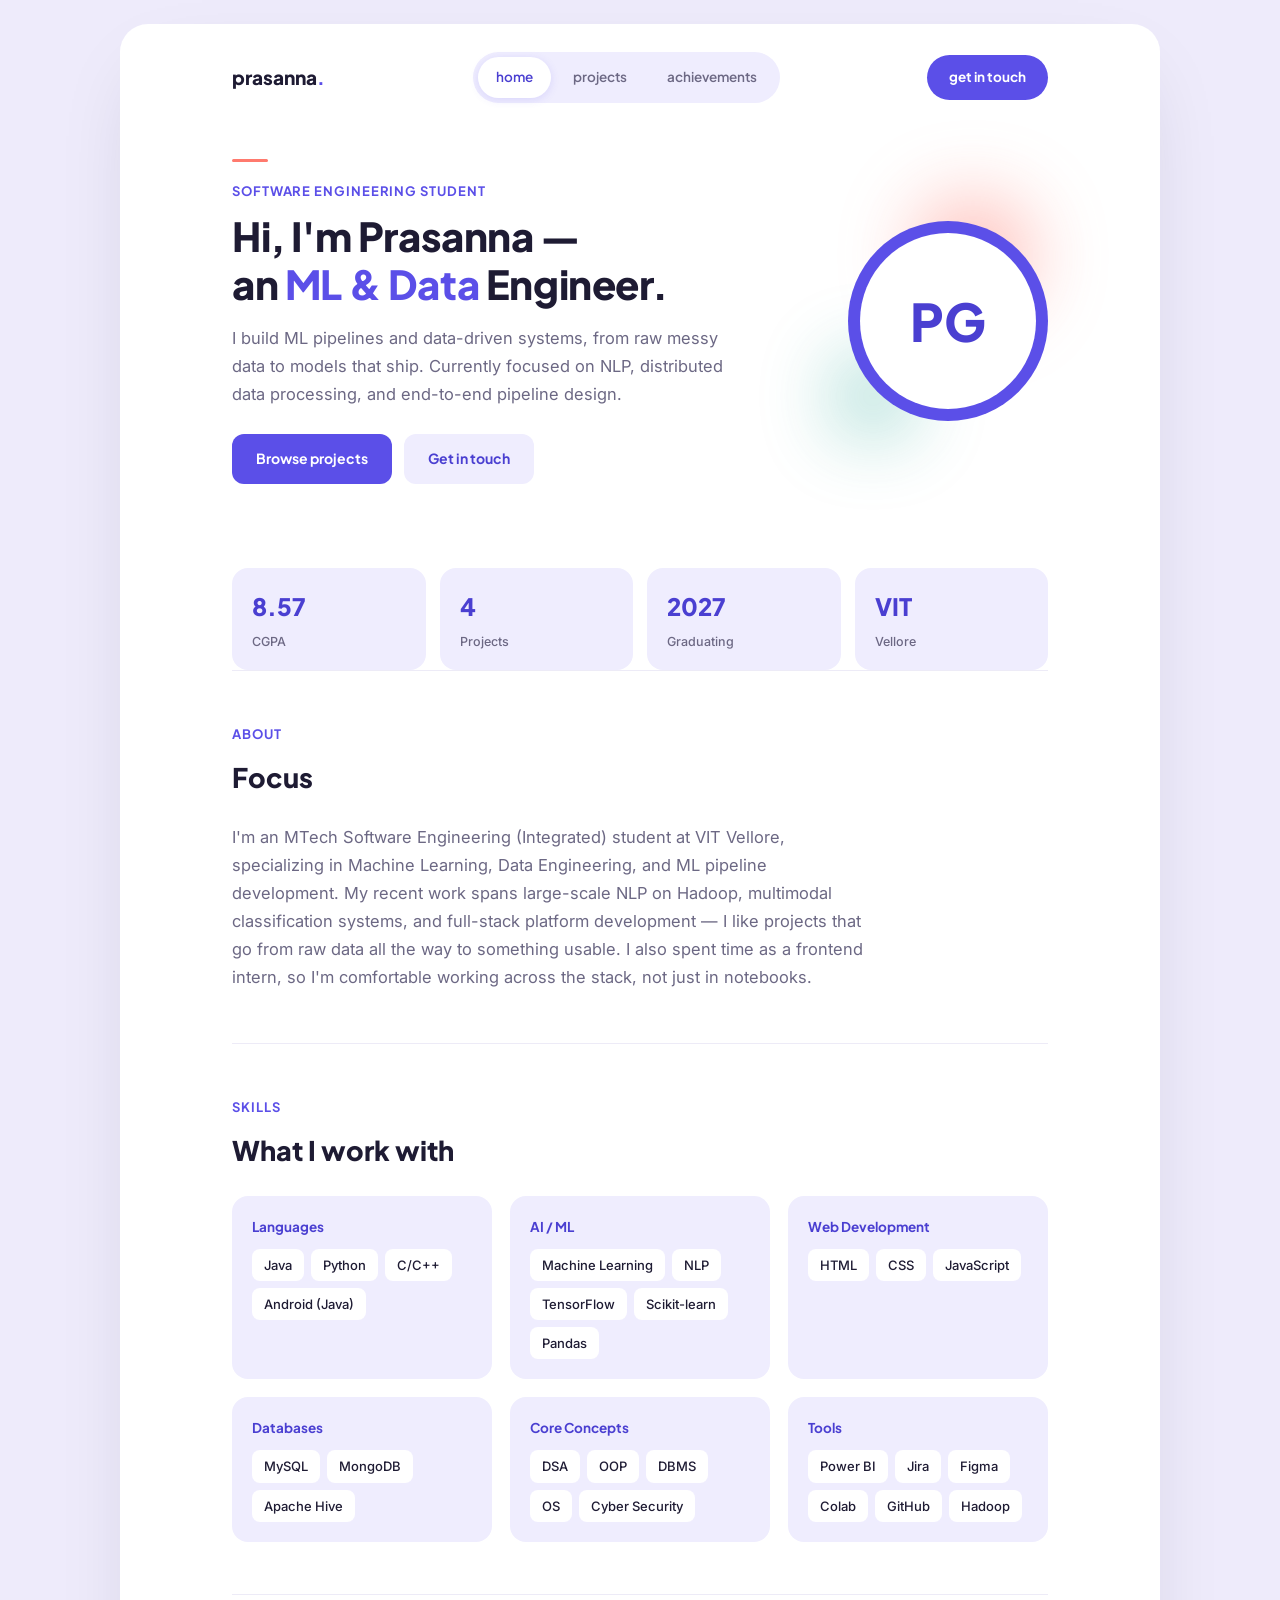
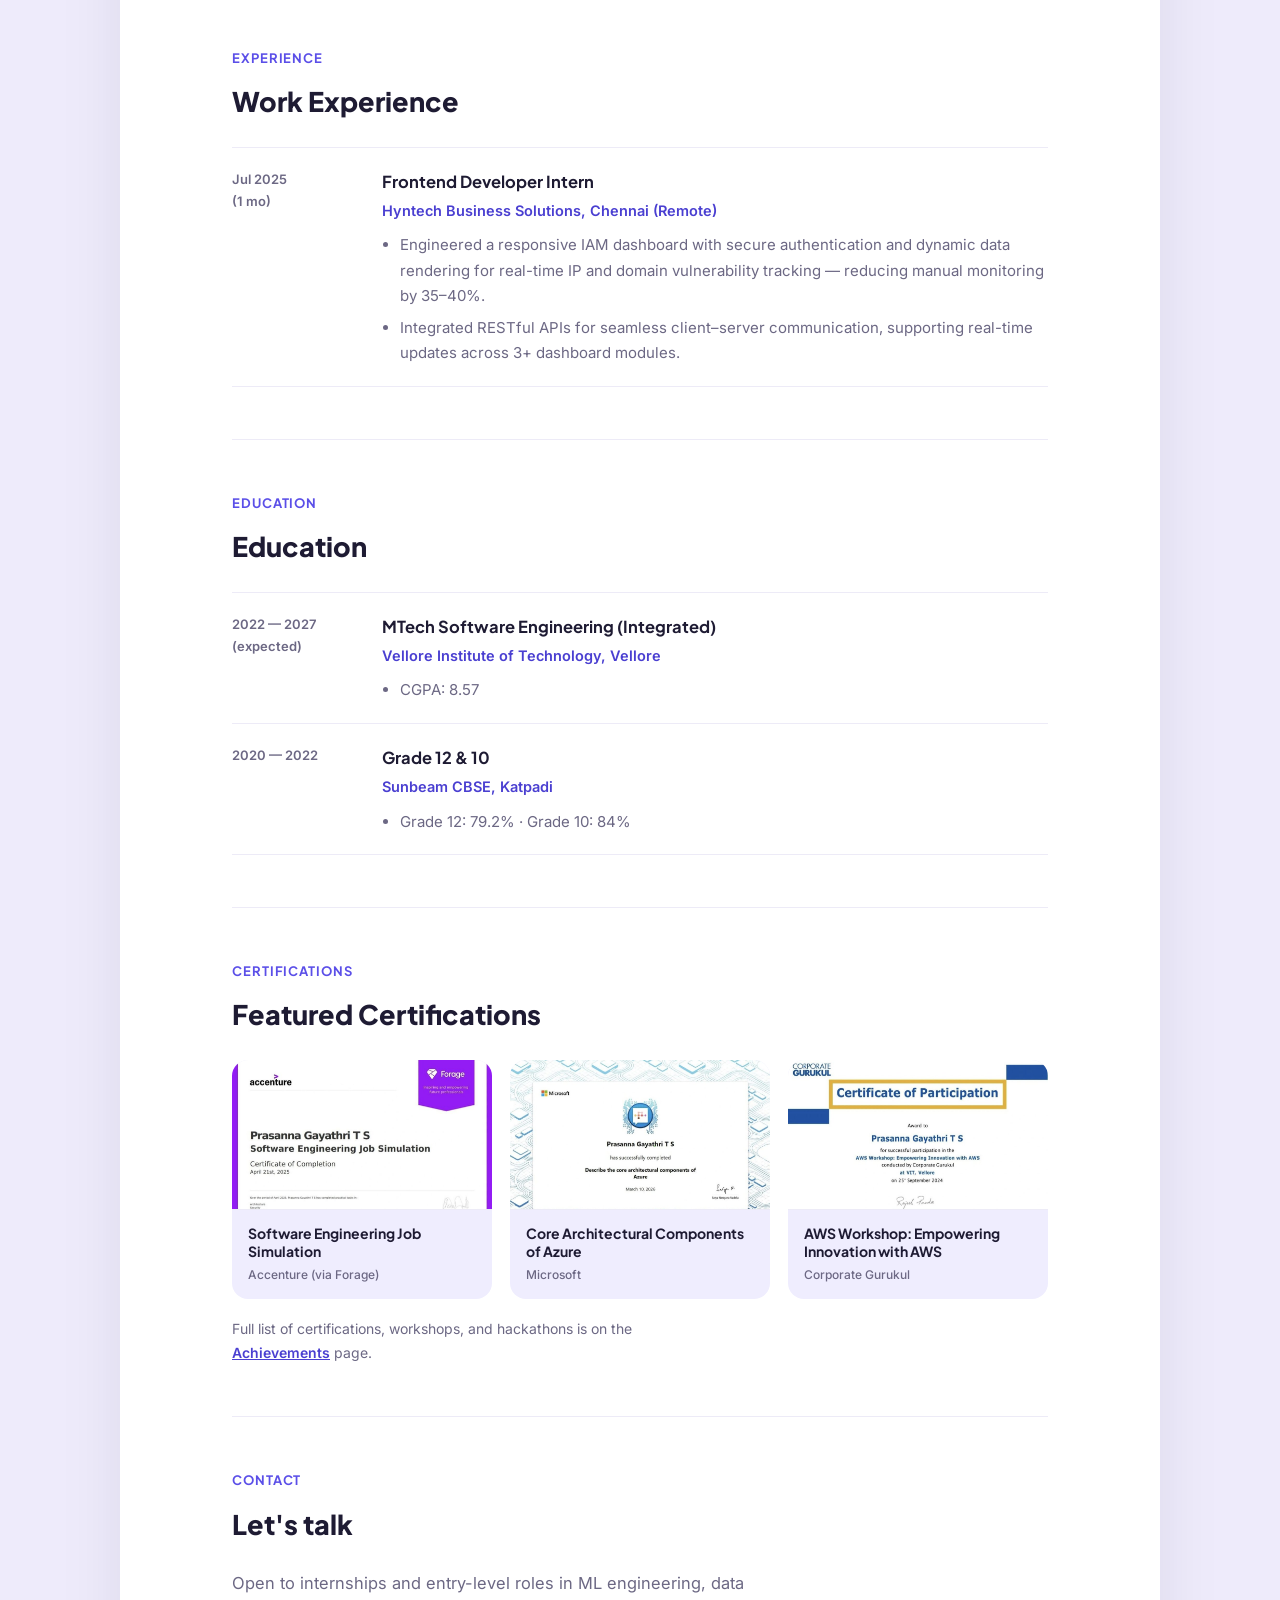
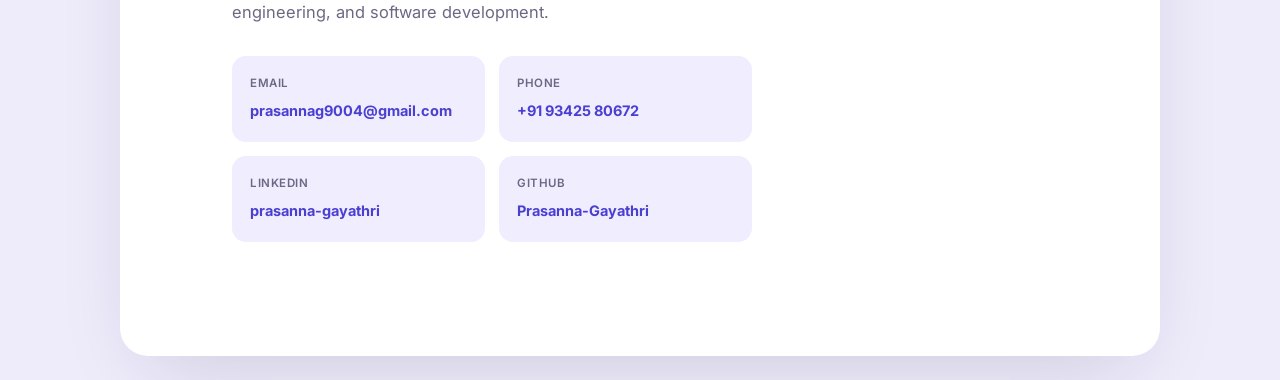
==== index.html @ 29286fc5 "Add files via upload" ====
<!DOCTYPE html>
<html lang="en">
<head>
<meta charset="UTF-8">
<meta name="viewport" content="width=device-width, initial-scale=1.0">
<title>Prasanna Gayathri T S — ML & Data Engineering</title>
<link rel="stylesheet" href="style.css">
</head>
<body>
<div class="page">

<header class="site">
  <div class="wrap">
    <div class="navbar">
      <div class="brand">prasanna<span>.</span></div>
      <nav class="pills">
        <a href="index.html" class="current">home</a>
        <a href="projects.html">projects</a>
        <a href="achievements.html">achievements</a>
      </nav>
      <a class="nav-cta" href="#contact">get in touch</a>
    </div>
  </div>
</header>

<main>
  <div class="wrap">
    <div class="hero">
      <div class="hero-text">
        <div class="eyebrow-line"></div>
        <div class="eyebrow">software engineering student</div>
        <h1>Hi, I'm Prasanna —<br>an <span class="accent">ML &amp; Data</span> Engineer.</h1>
        <p class="lede">I build ML pipelines and data-driven systems, from raw messy data to models that ship. Currently focused on NLP, distributed data processing, and end-to-end pipeline design.</p>
        <div class="hero-cta">
          <a class="btn primary" href="projects.html">Browse projects</a>
          <a class="btn ghost" href="#contact">Get in touch</a>
        </div>
      </div>
      <div style="position:relative;flex:none;">
        <div class="blob" style="width:110px;height:110px;background:var(--coral);top:-20px;right:20px;"></div>
        <div class="blob" style="width:70px;height:70px;background:var(--teal);bottom:-10px;left:-10px;animation-delay:-3s;"></div>
        <div class="avatar-ring"><span class="avatar-initials">PG</span></div>
      </div>
    </div>

    <div class="signal-strip">
      <div class="signal"><div class="val">8.57</div><div class="lbl">CGPA</div></div>
      <div class="signal"><div class="val">4</div><div class="lbl">Projects</div></div>
      <div class="signal"><div class="val">2027</div><div class="lbl">Graduating</div></div>
      <div class="signal"><div class="val">VIT</div><div class="lbl">Vellore</div></div>
    </div>

    <div class="section" id="about">
      <div class="eyebrow">about</div>
      <h2>Focus</h2>
      <p class="lede" style="max-width:64ch;">
        I'm an MTech Software Engineering (Integrated) student at VIT Vellore, specializing in Machine Learning, Data Engineering, and ML pipeline development. My recent work spans large-scale NLP on Hadoop, multimodal classification systems, and full-stack platform development — I like projects that go from raw data all the way to something usable. I also spent time as a frontend intern, so I'm comfortable working across the stack, not just in notebooks.
      </p>
    </div>

    <div class="section" id="skills">
      <div class="eyebrow">skills</div>
      <h2>What I work with</h2>
      <div class="skill-grid">
        <div class="skill-card">
          <h4>Languages</h4>
          <div class="pill-row"><span class="pill">Java</span><span class="pill">Python</span><span class="pill">C/C++</span><span class="pill">Android (Java)</span></div>
        </div>
        <div class="skill-card">
          <h4>AI / ML</h4>
          <div class="pill-row"><span class="pill">Machine Learning</span><span class="pill">NLP</span><span class="pill">TensorFlow</span><span class="pill">Scikit-learn</span><span class="pill">Pandas</span></div>
        </div>
        <div class="skill-card">
          <h4>Web Development</h4>
          <div class="pill-row"><span class="pill">HTML</span><span class="pill">CSS</span><span class="pill">JavaScript</span></div>
        </div>
        <div class="skill-card">
          <h4>Databases</h4>
          <div class="pill-row"><span class="pill">MySQL</span><span class="pill">MongoDB</span><span class="pill">Apache Hive</span></div>
        </div>
        <div class="skill-card">
          <h4>Core Concepts</h4>
          <div class="pill-row"><span class="pill">DSA</span><span class="pill">OOP</span><span class="pill">DBMS</span><span class="pill">OS</span><span class="pill">Cyber Security</span></div>
        </div>
        <div class="skill-card">
          <h4>Tools</h4>
          <div class="pill-row"><span class="pill">Power BI</span><span class="pill">Jira</span><span class="pill">Figma</span><span class="pill">Colab</span><span class="pill">GitHub</span><span class="pill">Hadoop</span></div>
        </div>
      </div>
    </div>

    <div class="section" id="experience">
      <div class="eyebrow">experience</div>
      <h2>Work Experience</h2>
      <div class="entry">
        <div class="when">Jul 2025<br>(1 mo)</div>
        <div>
          <div class="role">Frontend Developer Intern</div>
          <div class="org">Hyntech Business Solutions, Chennai (Remote)</div>
          <ul>
            <li>Engineered a responsive IAM dashboard with secure authentication and dynamic data rendering for real-time IP and domain vulnerability tracking — reducing manual monitoring by 35–40%.</li>
            <li>Integrated RESTful APIs for seamless client–server communication, supporting real-time updates across 3+ dashboard modules.</li>
          </ul>
        </div>
      </div>
    </div>

    <div class="section" id="education">
      <div class="eyebrow">education</div>
      <h2>Education</h2>
      <div class="entry">
        <div class="when">2022 — 2027<br>(expected)</div>
        <div>
          <div class="role">MTech Software Engineering (Integrated)</div>
          <div class="org">Vellore Institute of Technology, Vellore</div>
          <ul><li>CGPA: 8.57</li></ul>
        </div>
      </div>
      <div class="entry">
        <div class="when">2020 — 2022</div>
        <div>
          <div class="role">Grade 12 &amp; 10</div>
          <div class="org">Sunbeam CBSE, Katpadi</div>
          <ul><li>Grade 12: 79.2% · Grade 10: 84%</li></ul>
        </div>
      </div>
    </div>

    <div class="section" id="certifications">
      <div class="eyebrow">certifications</div>
      <h2>Featured Certifications</h2>
      <div class="cert-strip">
        <div class="cert-mini">
          <img src="assets/certs/accenture-forage-swe-simulation.jpg" alt="Accenture Software Engineering Job Simulation certificate">
          <div class="cbody">
            <div class="cname">Software Engineering Job Simulation</div>
            <div class="cissuer">Accenture (via Forage)</div>
          </div>
        </div>
        <div class="cert-mini">
          <img src="assets/certs/microsoft-azure-architecture.jpg" alt="Microsoft Azure Fundamentals certificate">
          <div class="cbody">
            <div class="cname">Core Architectural Components of Azure</div>
            <div class="cissuer">Microsoft</div>
          </div>
        </div>
        <div class="cert-mini">
          <img src="assets/certs/corporate-gurukul-aws-workshop.jpg" alt="AWS Workshop certificate">
          <div class="cbody">
            <div class="cname">AWS Workshop: Empowering Innovation with AWS</div>
            <div class="cissuer">Corporate Gurukul</div>
          </div>
        </div>
      </div>
      <p class="lede" style="font-size:14px;margin-top:18px;">Full list of certifications, workshops, and hackathons is on the <a href="achievements.html" style="color:var(--violet-deep);font-weight:600;text-decoration:underline;">Achievements</a> page.</p>
    </div>

    <div class="section" id="contact">
      <div class="eyebrow">contact</div>
      <h2>Let's talk</h2>
      <p class="lede">Open to internships and entry-level roles in ML engineering, data engineering, and software development.</p>
      <div class="contact-grid">
        <a class="contact-card" href="mailto:prasannag9004@gmail.com">
          <div class="k">Email</div>
          <div class="v">prasannag9004@gmail.com</div>
        </a>
        <a class="contact-card" href="tel:+919342580672">
          <div class="k">Phone</div>
          <div class="v">+91 93425 80672</div>
        </a>
        <a class="contact-card" href="https://linkedin.com/in/prasanna-gayathri-518b702a1" target="_blank" rel="noopener">
          <div class="k">LinkedIn</div>
          <div class="v">prasanna-gayathri</div>
        </a>
        <a class="contact-card" href="https://github.com/Prasanna-Gayathri" target="_blank" rel="noopener">
          <div class="k">GitHub</div>
          <div class="v">Prasanna-Gayathri</div>
        </a>
      </div>
    </div>
  </div>
</main>

<footer class="site"></footer>

</div>
<script src="assets/script.js"></script>
</body>
</html>
---- style.css ----
@import url('https://fonts.googleapis.com/css2?family=Plus+Jakarta+Sans:wght@500;600;700;800&family=Inter:wght@400;500;600&display=swap');

:root{
  --outer:#EEEBFB;
  --card:#FFFFFF;
  --ink:#1E1B33;
  --ink-dim:#6C6884;
  --violet:#5B4FE8;
  --violet-deep:#4A3FD1;
  --violet-soft:#EFEDFE;
  --coral:#FF7A6E;
  --teal:#1FA391;
  --line:#EDEBF7;
  --heading:'Plus Jakarta Sans', sans-serif;
  --sans:'Inter', sans-serif;
}
*{margin:0;padding:0;box-sizing:border-box;}
html{scroll-behavior:smooth;}
body{
  background:var(--outer);
  color:var(--ink);
  font-family:var(--sans);
  font-size:17px;
  line-height:1.7;
  -webkit-font-smoothing:antialiased;
  padding:24px;
}
a{color:inherit;text-decoration:none;}
::selection{background:var(--violet);color:#fff;}
img{max-width:100%;display:block;}

.page{max-width:1040px;margin:0 auto;background:var(--card);border-radius:28px;box-shadow:0 30px 80px -30px rgba(30,27,51,0.18);overflow:hidden;}
.wrap{max-width:880px;margin:0 auto;padding:0 32px;}

/* ---------- NAV ---------- */
header.site{padding:28px 0 0;}
.navbar{display:flex;align-items:center;justify-content:space-between;gap:20px;flex-wrap:wrap;}
.brand{font-family:var(--heading);font-size:19px;font-weight:800;color:var(--ink);}
.brand span{color:var(--violet);}
.pills{display:flex;align-items:center;gap:4px;background:var(--violet-soft);padding:5px;border-radius:999px;}
.pills a{
  font-family:var(--heading);font-size:13.5px;font-weight:600;color:var(--ink-dim);
  padding:9px 18px;border-radius:999px;transition:all .15s ease;
}
.pills a:hover{color:var(--ink);}
.pills a.current{background:var(--card);color:var(--violet-deep);box-shadow:0 2px 8px rgba(91,79,232,0.15);}
.nav-cta{
  font-family:var(--heading);font-weight:700;font-size:13.5px;color:#fff;
  background:var(--violet);padding:11px 22px;border-radius:999px;white-space:nowrap;
  transition:background .15s ease;
}
.nav-cta:hover{background:var(--violet-deep);}

/* ---------- HERO ---------- */
.hero{display:flex;align-items:center;gap:40px;padding:56px 0 40px;flex-wrap:wrap;}
.hero-text{flex:1;min-width:280px;}
.eyebrow-line{width:36px;height:3px;background:var(--coral);border-radius:2px;margin-bottom:18px;}
.eyebrow{
  font-family:var(--heading);font-size:13px;color:var(--violet);
  text-transform:uppercase;letter-spacing:0.07em;margin-bottom:10px;font-weight:700;
}
h1{font-family:var(--heading);font-size:40px;font-weight:800;line-height:1.2;letter-spacing:-0.01em;}
h1 .accent{color:var(--violet);}
h2{font-family:var(--heading);font-size:27px;font-weight:800;margin-bottom:22px;}
h3{font-family:var(--heading);font-size:19px;font-weight:700;}
.lede{font-size:16.5px;color:var(--ink-dim);max-width:52ch;margin-top:16px;}

.avatar-ring{
  width:200px;height:200px;border-radius:50%;background:var(--violet);
  display:flex;align-items:center;justify-content:center;flex:none;position:relative;
}
.avatar-ring::before{
  content:"";position:absolute;inset:12px;border-radius:50%;background:var(--card);
}
.avatar-initials{
  position:relative;z-index:1;font-family:var(--heading);font-size:52px;font-weight:800;color:var(--violet-deep);
}

.hero-cta{margin-top:26px;display:flex;gap:12px;flex-wrap:wrap;}
.btn{
  font-family:var(--heading);font-size:14px;font-weight:700;padding:13px 24px;border-radius:12px;
  transition:all .15s ease;
}
.btn.primary{background:var(--violet);color:#fff;}
.btn.primary:hover{background:var(--violet-deep);}
.btn.ghost{background:var(--violet-soft);color:var(--violet-deep);}
.btn.ghost:hover{background:#e3dffb;}

/* ---------- SIGNAL STRIP ---------- */
.signal-strip{display:flex;gap:14px;margin-top:44px;flex-wrap:wrap;}
.signal{flex:1;min-width:120px;background:var(--violet-soft);border-radius:16px;padding:18px 20px;}
.signal .val{font-family:var(--heading);font-size:24px;color:var(--violet-deep);font-weight:800;}
.signal .lbl{font-size:12.5px;color:var(--ink-dim);margin-top:4px;font-weight:500;}

/* ---------- SECTION ---------- */
.section{padding:52px 0;border-top:1px solid var(--line);}

/* ---------- SKILLS ---------- */
.skill-grid{display:grid;grid-template-columns:repeat(auto-fit,minmax(220px,1fr));gap:18px;}
.skill-card{background:var(--violet-soft);border-radius:16px;padding:20px;}
.skill-card h4{font-family:var(--heading);font-size:13.5px;color:var(--violet-deep);margin-bottom:10px;font-weight:700;}
.pill-row{display:flex;flex-wrap:wrap;gap:7px;}
.pill{font-size:13px;padding:5px 12px;border-radius:8px;background:var(--card);color:var(--ink);font-weight:500;}

/* ---------- PROJECT CARDS ---------- */
.project{background:var(--violet-soft);border-radius:18px;padding:26px 28px;margin-bottom:18px;}
.project-name{font-family:var(--heading);font-size:20px;font-weight:800;}
.project-meta{font-size:13px;color:var(--ink-dim);margin-top:5px;font-weight:500;}
.project-desc{margin-top:14px;color:var(--ink-dim);font-size:15px;max-width:64ch;}
.project-desc li{margin-left:18px;margin-top:7px;}
.project-tags{margin-top:15px;display:flex;flex-wrap:wrap;gap:7px;}
.tag{font-size:12px;padding:4px 11px;border-radius:7px;background:var(--card);color:var(--violet-deep);font-weight:600;}
.project-link{
  font-family:var(--heading);font-size:13px;font-weight:700;color:var(--violet-deep);
  display:inline-flex;align-items:center;gap:5px;margin-top:16px;
}
.project-link:hover{text-decoration:underline;}

/* ---------- ENTRY (experience/education) ---------- */
.entry{display:grid;grid-template-columns:130px 1fr;gap:20px;padding:20px 0;border-top:1px solid var(--line);}
.entry:last-child{border-bottom:1px solid var(--line);}
.entry .when{font-size:13px;color:var(--ink-dim);font-weight:600;}
.entry .role{font-family:var(--heading);font-weight:700;font-size:16.5px;}
.entry .org{color:var(--violet-deep);font-size:14.5px;margin:3px 0 9px;font-weight:600;}
.entry ul{color:var(--ink-dim);font-size:15px;}
.entry li{margin-left:18px;margin-top:6px;}

/* ---------- FEATURED CERT STRIP (home) ---------- */
.cert-strip{display:grid;grid-template-columns:repeat(auto-fit,minmax(220px,1fr));gap:18px;margin-top:8px;}
.cert-mini{background:var(--violet-soft);border-radius:16px;overflow:hidden;}
.cert-mini img{width:100%;height:150px;object-fit:cover;object-position:top;border-bottom:1px solid var(--line);}
.cert-mini .cbody{padding:14px 16px;}
.cert-mini .cname{font-family:var(--heading);font-size:14px;font-weight:700;line-height:1.3;}
.cert-mini .cissuer{font-size:12px;color:var(--ink-dim);margin-top:4px;font-weight:500;}

/* ---------- CONTACT ---------- */
.contact-grid{display:grid;grid-template-columns:1fr 1fr;gap:14px;margin-top:30px;max-width:520px;}
.contact-card{border-radius:14px;padding:18px;background:var(--violet-soft);transition:background .15s ease;}
.contact-card:hover{background:#e3dffb;}
.contact-card .k{font-size:11.5px;color:var(--ink-dim);text-transform:uppercase;letter-spacing:0.05em;font-weight:600;}
.contact-card .v{margin-top:6px;font-size:14.5px;font-weight:700;color:var(--violet-deep);word-break:break-word;}

/* ---------- HONORS ---------- */
.honor{display:grid;grid-template-columns:110px 1fr;gap:20px;padding:20px 0;border-top:1px solid var(--line);}
.honor:last-child{border-bottom:1px solid var(--line);}
.honor .grade{font-family:var(--heading);font-size:16px;color:var(--coral);font-weight:800;}
.honor .title{font-family:var(--heading);font-weight:700;font-size:16.5px;}
.honor .sub{color:var(--ink-dim);font-size:14.5px;margin-top:4px;}

/* ---------- CLUBS ---------- */
.club-grid{display:grid;grid-template-columns:repeat(auto-fit,minmax(220px,1fr));gap:16px;margin-top:8px;}
.club-card{background:var(--violet-soft);border-radius:16px;padding:20px;}
.club-card .role{font-size:11px;color:var(--violet-deep);text-transform:uppercase;letter-spacing:0.05em;margin-bottom:8px;font-weight:700;}
.club-card .name{font-family:var(--heading);font-size:17px;font-weight:700;}

/* ---------- CERT TIMELINE ---------- */
.cert-category{margin-bottom:44px;}
.cert-category:last-child{margin-bottom:0;}
.cert-category-label{
  font-family:var(--heading);font-size:14px;font-weight:800;color:var(--violet-deep);
  margin-bottom:22px;display:flex;align-items:center;gap:10px;
}
.cert-category-label::after{content:"";flex:1;height:1px;background:var(--line);}

.timeline{position:relative;padding-left:28px;}
.timeline::before{content:"";position:absolute;left:6px;top:6px;bottom:6px;width:2px;background:var(--line);}
.tl-item{position:relative;padding-bottom:32px;}
.tl-item:last-child{padding-bottom:0;}
.tl-dot{position:absolute;left:-28px;top:6px;width:14px;height:14px;border-radius:50%;background:var(--violet);border:3px solid var(--card);box-shadow:0 0 0 2px var(--violet);}
.tl-card{background:var(--violet-soft);border-radius:16px;overflow:hidden;display:flex;flex-wrap:wrap;}
.tl-card img{width:260px;flex:none;height:100%;object-fit:cover;object-position:top;}
.tl-body{padding:18px 20px;flex:1;min-width:220px;}
.tl-date{font-size:12px;color:var(--ink-dim);font-weight:600;margin-bottom:6px;}
.tl-name{font-family:var(--heading);font-size:16px;font-weight:700;line-height:1.3;}
.tl-issuer{font-size:13.5px;color:var(--violet-deep);margin-top:5px;font-weight:600;}

/* ---------- GALLERY (paintings) ---------- */
.gallery{display:grid;grid-template-columns:repeat(auto-fit,minmax(220px,1fr));gap:18px;margin-top:8px;}
.gallery-item{border-radius:16px;overflow:hidden;background:var(--violet-soft);}
.gallery-item img{width:100%;height:240px;object-fit:cover;}
.gallery-placeholder{
  height:240px;display:flex;flex-direction:column;align-items:center;justify-content:center;
  gap:8px;color:var(--ink-dim);
}
.gallery-placeholder .icon{font-family:var(--heading);font-size:24px;color:var(--violet);font-weight:800;}
.gallery-placeholder .txt{font-size:12px;text-align:center;padding:0 16px;font-weight:500;}
.gallery-caption{padding:14px 16px;}
.gallery-caption .cname{font-size:14.5px;font-weight:700;}
.gallery-caption .cmeta{font-size:12px;color:var(--ink-dim);margin-top:3px;}

/* ---------- FOOTER ---------- */
footer.site{padding:28px 32px 34px;}

@media (max-width:640px){
  body{padding:12px;}
  .page{border-radius:20px;}
  h1{font-size:30px;}
  .hero{padding:36px 0 28px;}
  .avatar-ring{width:140px;height:140px;}
  .avatar-initials{font-size:36px;}
  .entry{grid-template-columns:1fr;gap:4px;}
  .contact-grid{grid-template-columns:1fr;}
  .tl-card{flex-direction:column;}
  .tl-card img{width:100%;height:180px;}
  .pills a span.full{display:none;}
}
/* ---------- MOTION ---------- */
.reveal{opacity:0;transform:translateY(18px);transition:opacity .7s cubic-bezier(.2,.7,.3,1), transform .7s cubic-bezier(.2,.7,.3,1);}
.reveal.visible{opacity:1;transform:none;}

.blob{
  position:absolute;border-radius:50%;filter:blur(40px);opacity:0.55;z-index:0;
  animation:float 9s ease-in-out infinite;
}
@keyframes float{
  0%,100%{transform:translate(0,0) scale(1);}
  50%{transform:translate(10px,-14px) scale(1.06);}
}
.hero{position:relative;z-index:1;}

.avatar-ring{animation:pop-in .6s cubic-bezier(.2,.8,.3,1.2) both;}
@keyframes pop-in{
  0%{transform:scale(0.7);opacity:0;}
  100%{transform:scale(1);opacity:1;}
}
.hero-text > *{animation:slide-in .6s ease both;}
.hero-text .eyebrow-line{animation-delay:0s;}
.hero-text .eyebrow{animation-delay:.05s;}
.hero-text h1{animation-delay:.1s;}
.hero-text .lede{animation-delay:.18s;}
.hero-text .hero-cta{animation-delay:.26s;}
@keyframes slide-in{
  0%{opacity:0;transform:translateX(-16px);}
  100%{opacity:1;transform:translateX(0);}
}

.tl-dot{animation:pulse-dot 2.4s ease-in-out infinite;}
@keyframes pulse-dot{
  0%,100%{box-shadow:0 0 0 2px var(--violet);}
  50%{box-shadow:0 0 0 5px rgba(91,79,232,0.25);}
}

.project,.cert-mini,.club-card,.tl-card,.gallery-item,.contact-card,.skill-card,.signal{
  transition:transform .2s ease, box-shadow .2s ease;
}
.project:hover,.cert-mini:hover,.club-card:hover,.tl-card:hover,.gallery-item:hover{
  transform:translateY(-4px);box-shadow:0 14px 30px -14px rgba(30,27,51,0.22);
}
.pills a{transition:all .2s ease;}
.btn{transition:all .2s ease, transform .15s ease;}
.btn:active{transform:scale(0.97);}

@media (prefers-reduced-motion: reduce){
  html{scroll-behavior:auto;}
  .reveal{opacity:1;transform:none;transition:none;}
  .blob,.avatar-ring,.hero-text > *,.tl-dot{animation:none;}
}
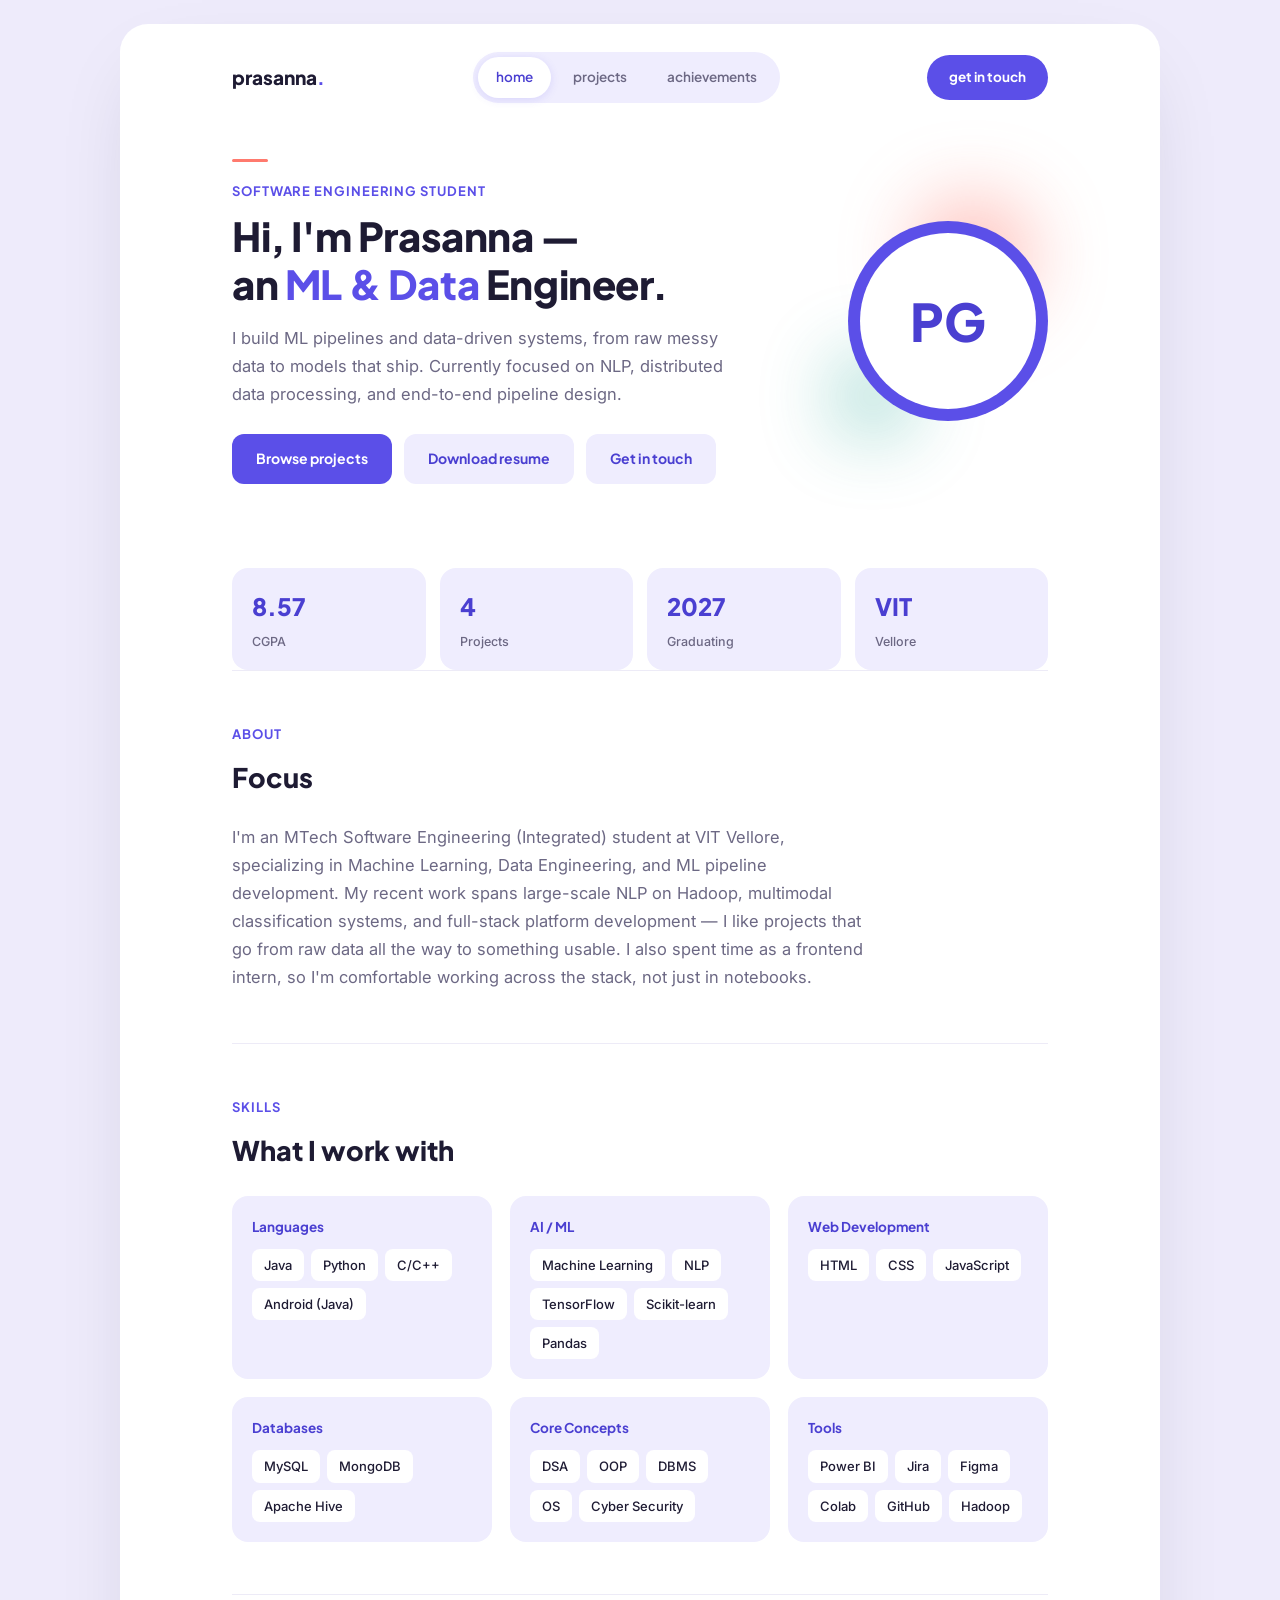
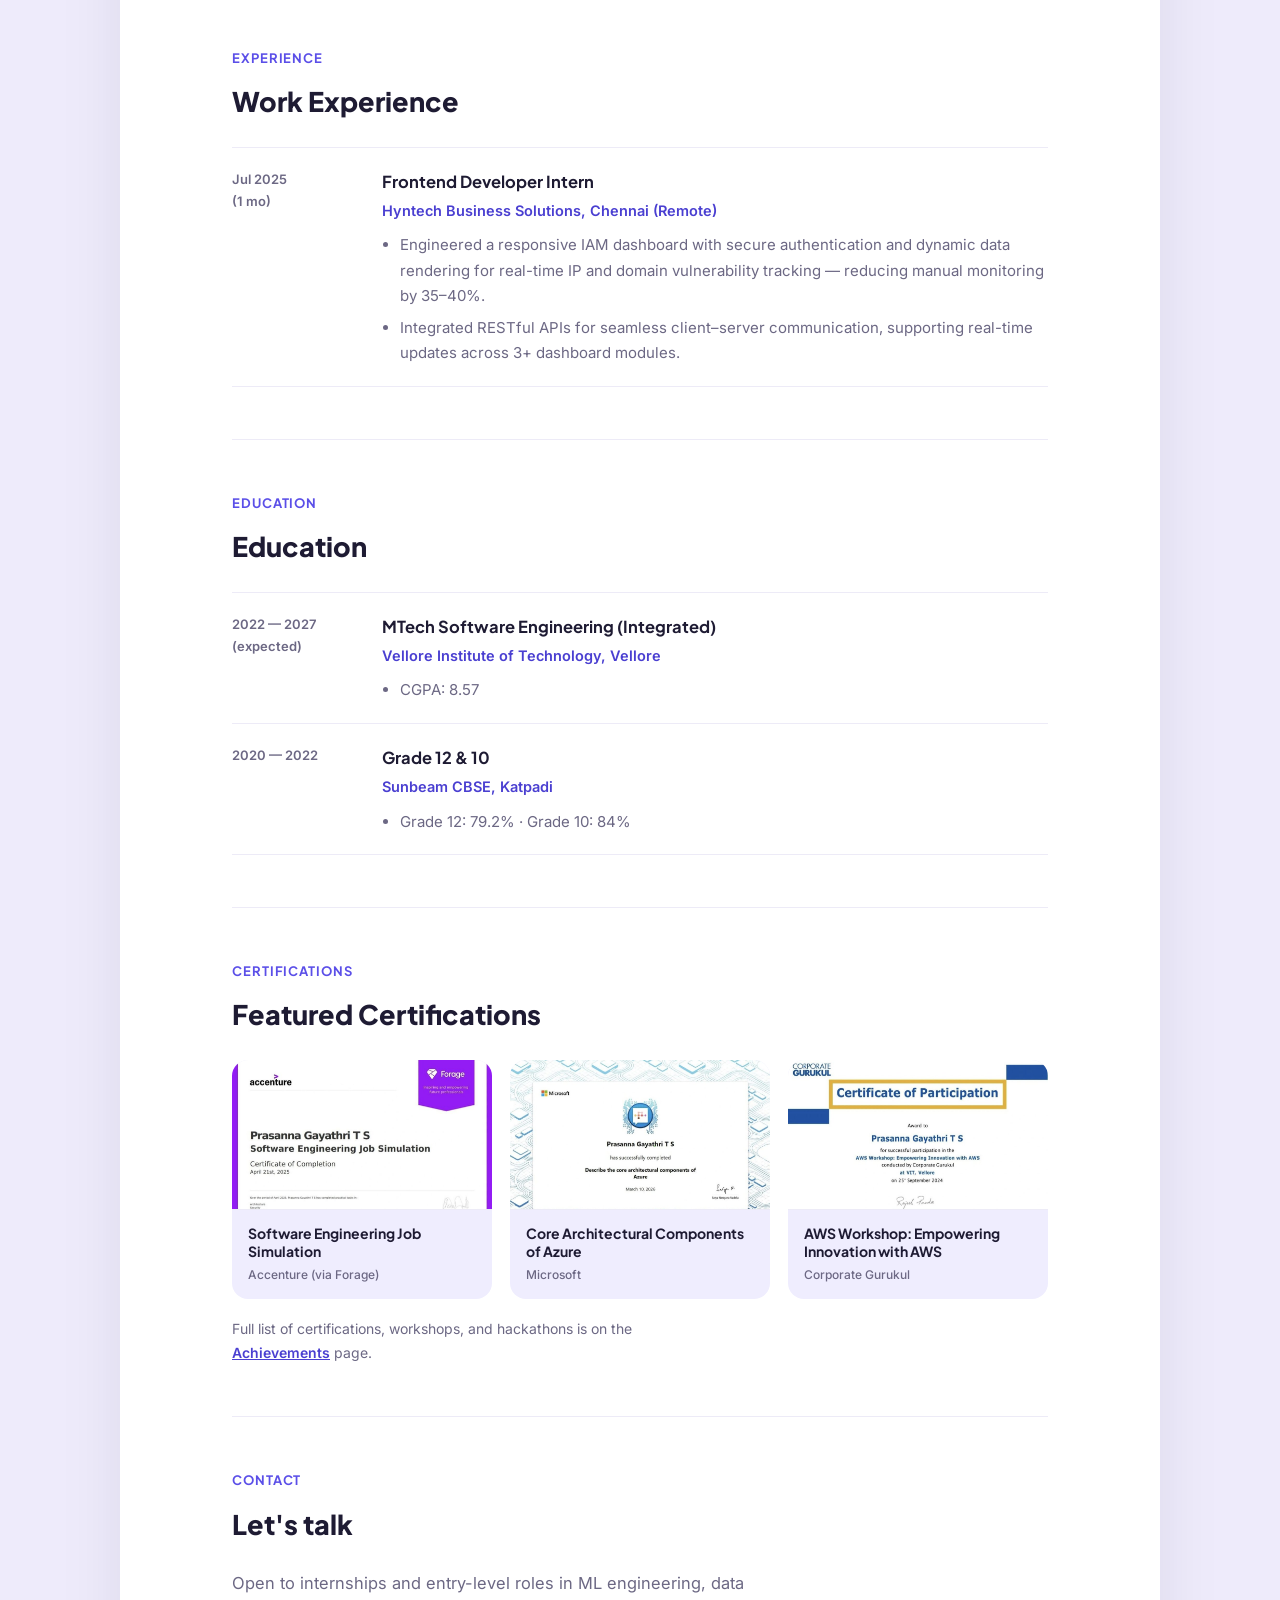
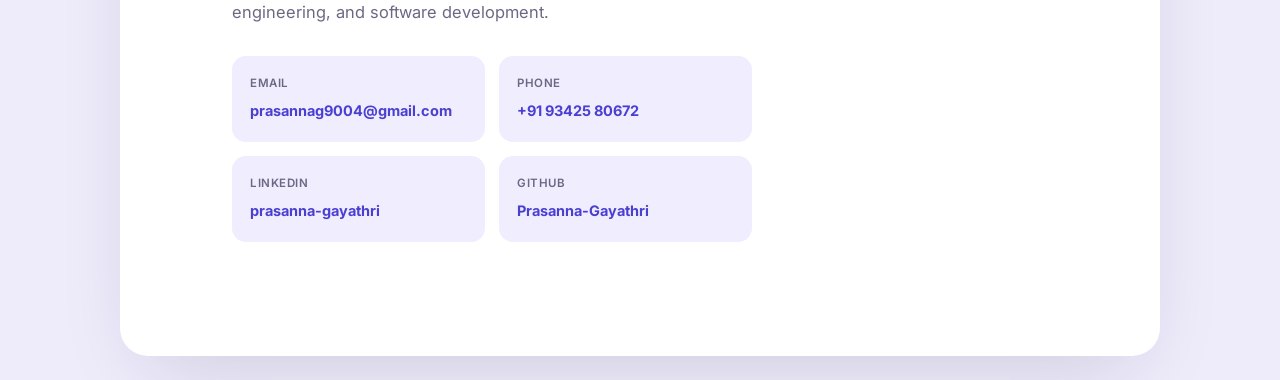
==== commit 537b3c5d: "Add files via upload" ====
--- a/index.html
+++ b/index.html
@@ -33,6 +33,7 @@
         <p class="lede">I build ML pipelines and data-driven systems, from raw messy data to models that ship. Currently focused on NLP, distributed data processing, and end-to-end pipeline design.</p>
         <div class="hero-cta">
           <a class="btn primary" href="projects.html">Browse projects</a>
+          <a class="btn ghost" href="assets/resume.pdf" download>Download resume</a>
           <a class="btn ghost" href="#contact">Get in touch</a>
         </div>
       </div>
@@ -131,21 +132,21 @@
       <h2>Featured Certifications</h2>
       <div class="cert-strip">
         <div class="cert-mini">
-          <img src="assets/certs/accenture-forage-swe-simulation.jpg" alt="Accenture Software Engineering Job Simulation certificate">
+          <img class="zoomable" src="assets/certs/accenture-forage-swe-simulation.jpg" alt="Accenture Software Engineering Job Simulation certificate">
           <div class="cbody">
             <div class="cname">Software Engineering Job Simulation</div>
             <div class="cissuer">Accenture (via Forage)</div>
           </div>
         </div>
         <div class="cert-mini">
-          <img src="assets/certs/microsoft-azure-architecture.jpg" alt="Microsoft Azure Fundamentals certificate">
+          <img class="zoomable" src="assets/certs/microsoft-azure-architecture.jpg" alt="Microsoft Azure Fundamentals certificate">
           <div class="cbody">
             <div class="cname">Core Architectural Components of Azure</div>
             <div class="cissuer">Microsoft</div>
           </div>
         </div>
         <div class="cert-mini">
-          <img src="assets/certs/corporate-gurukul-aws-workshop.jpg" alt="AWS Workshop certificate">
+          <img class="zoomable" src="assets/certs/corporate-gurukul-aws-workshop.jpg" alt="AWS Workshop certificate">
           <div class="cbody">
             <div class="cname">AWS Workshop: Empowering Innovation with AWS</div>
             <div class="cissuer">Corporate Gurukul</div>
--- a/style.css
+++ b/style.css
@@ -250,8 +250,31 @@
 .btn{transition:all .2s ease, transform .15s ease;}
 .btn:active{transform:scale(0.97);}
 
-@media (prefers-reduced-motion: reduce){
-  html{scroll-behavior:auto;}
-  .reveal{opacity:1;transform:none;transition:none;}
-  .blob,.avatar-ring,.hero-text > *,.tl-dot{animation:none;}
-}
+/* ---------- LIGHTBOX ---------- */
+img.zoomable{cursor:zoom-in;}
+.lightbox-overlay{
+  position:fixed;inset:0;background:rgba(20,17,35,0.9);
+  display:flex;align-items:center;justify-content:center;
+  z-index:999;opacity:0;pointer-events:none;transition:opacity .2s ease;padding:40px;
+}
+.lightbox-overlay.open{opacity:1;pointer-events:auto;}
+.lightbox-overlay img{max-width:90vw;max-height:88vh;border-radius:12px;box-shadow:0 30px 80px rgba(0,0,0,.5);cursor:zoom-out;}
+.lightbox-close{
+  position:absolute;top:22px;right:26px;color:#fff;font-family:var(--heading);
+  font-size:14px;font-weight:700;background:rgba(255,255,255,0.14);
+  padding:9px 16px;border-radius:999px;cursor:pointer;
+}
+
+/* ---------- PROJECT ICON ---------- */
+.project-row{display:flex;gap:20px;align-items:flex-start;}
+.project-icon{
+  width:64px;height:64px;border-radius:16px;background:var(--card);
+  display:flex;align-items:center;justify-content:center;flex:none;
+  box-shadow:inset 0 0 0 1px var(--line);
+}
+.project-content{flex:1;min-width:0;}
+
+@media (max-width:520px){
+  .project-icon{width:52px;height:52px;}
+  .project-icon svg{width:30px;height:30px;}
+}
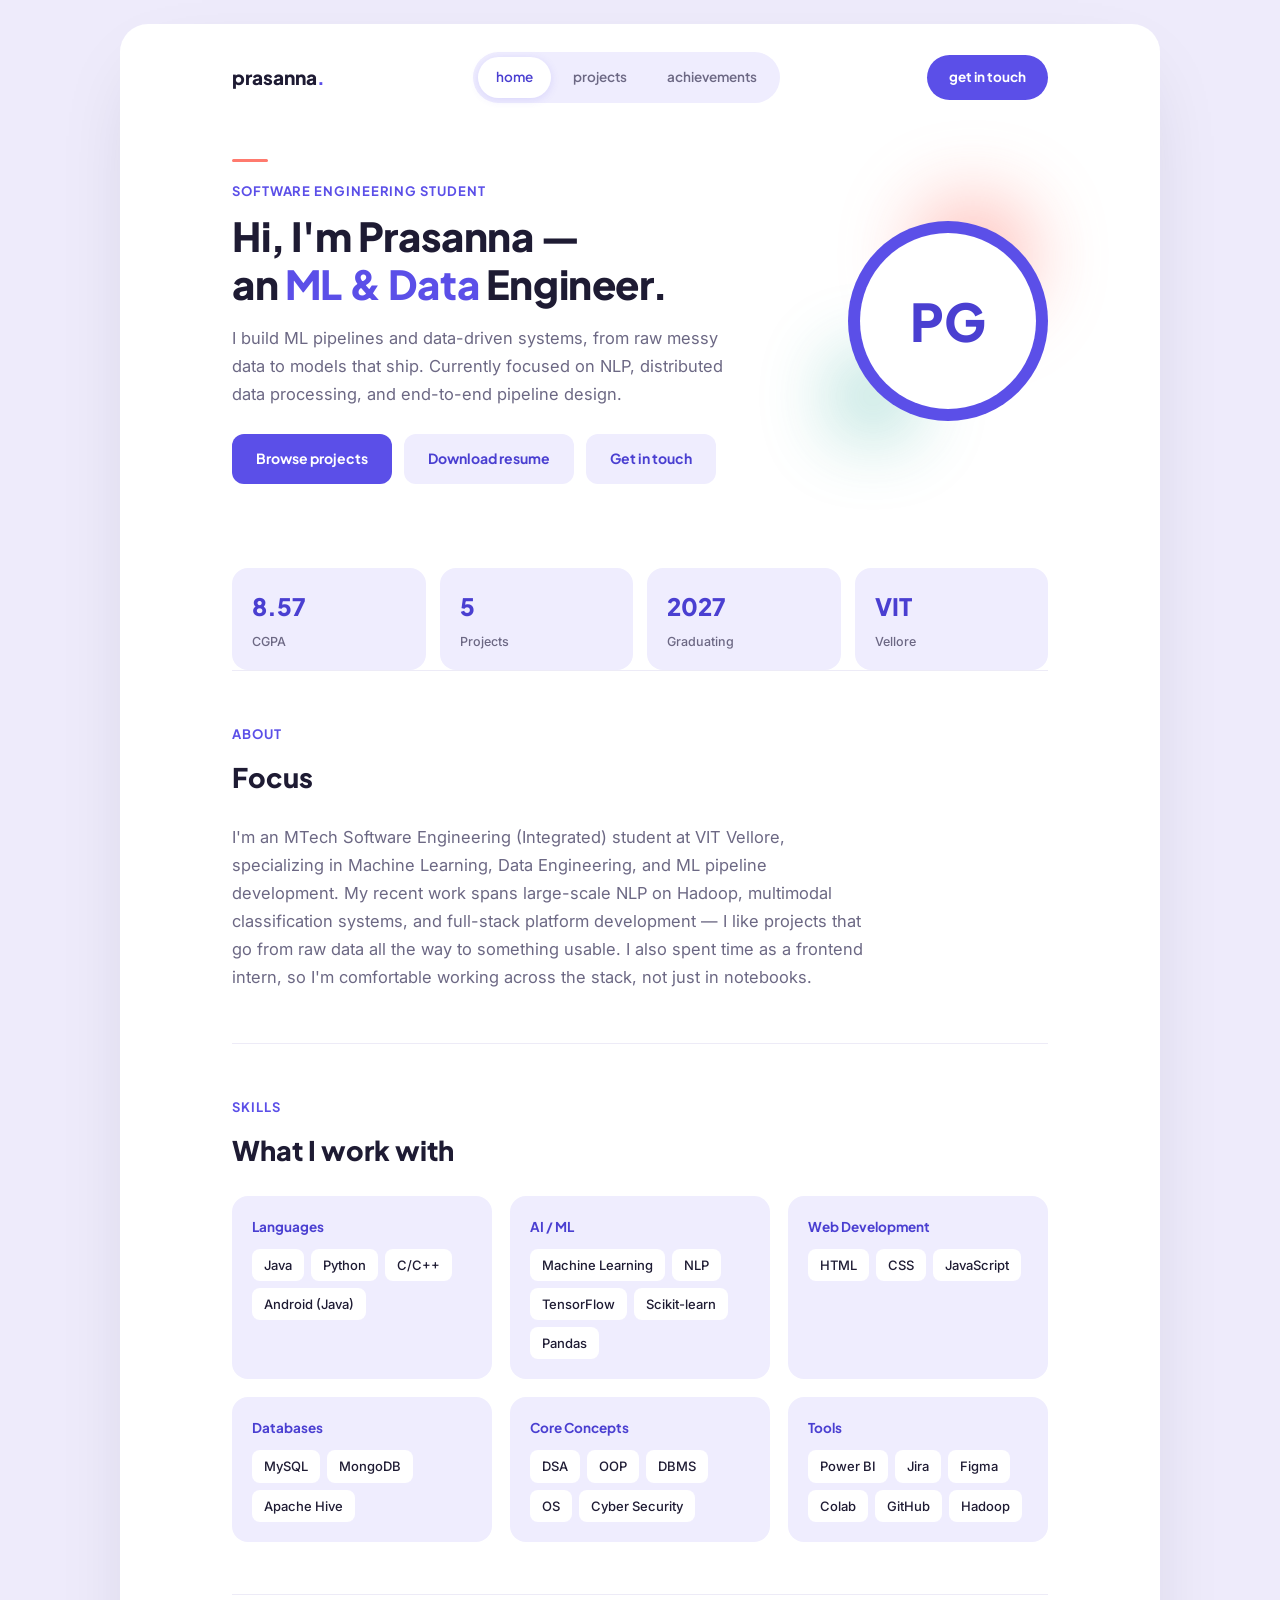
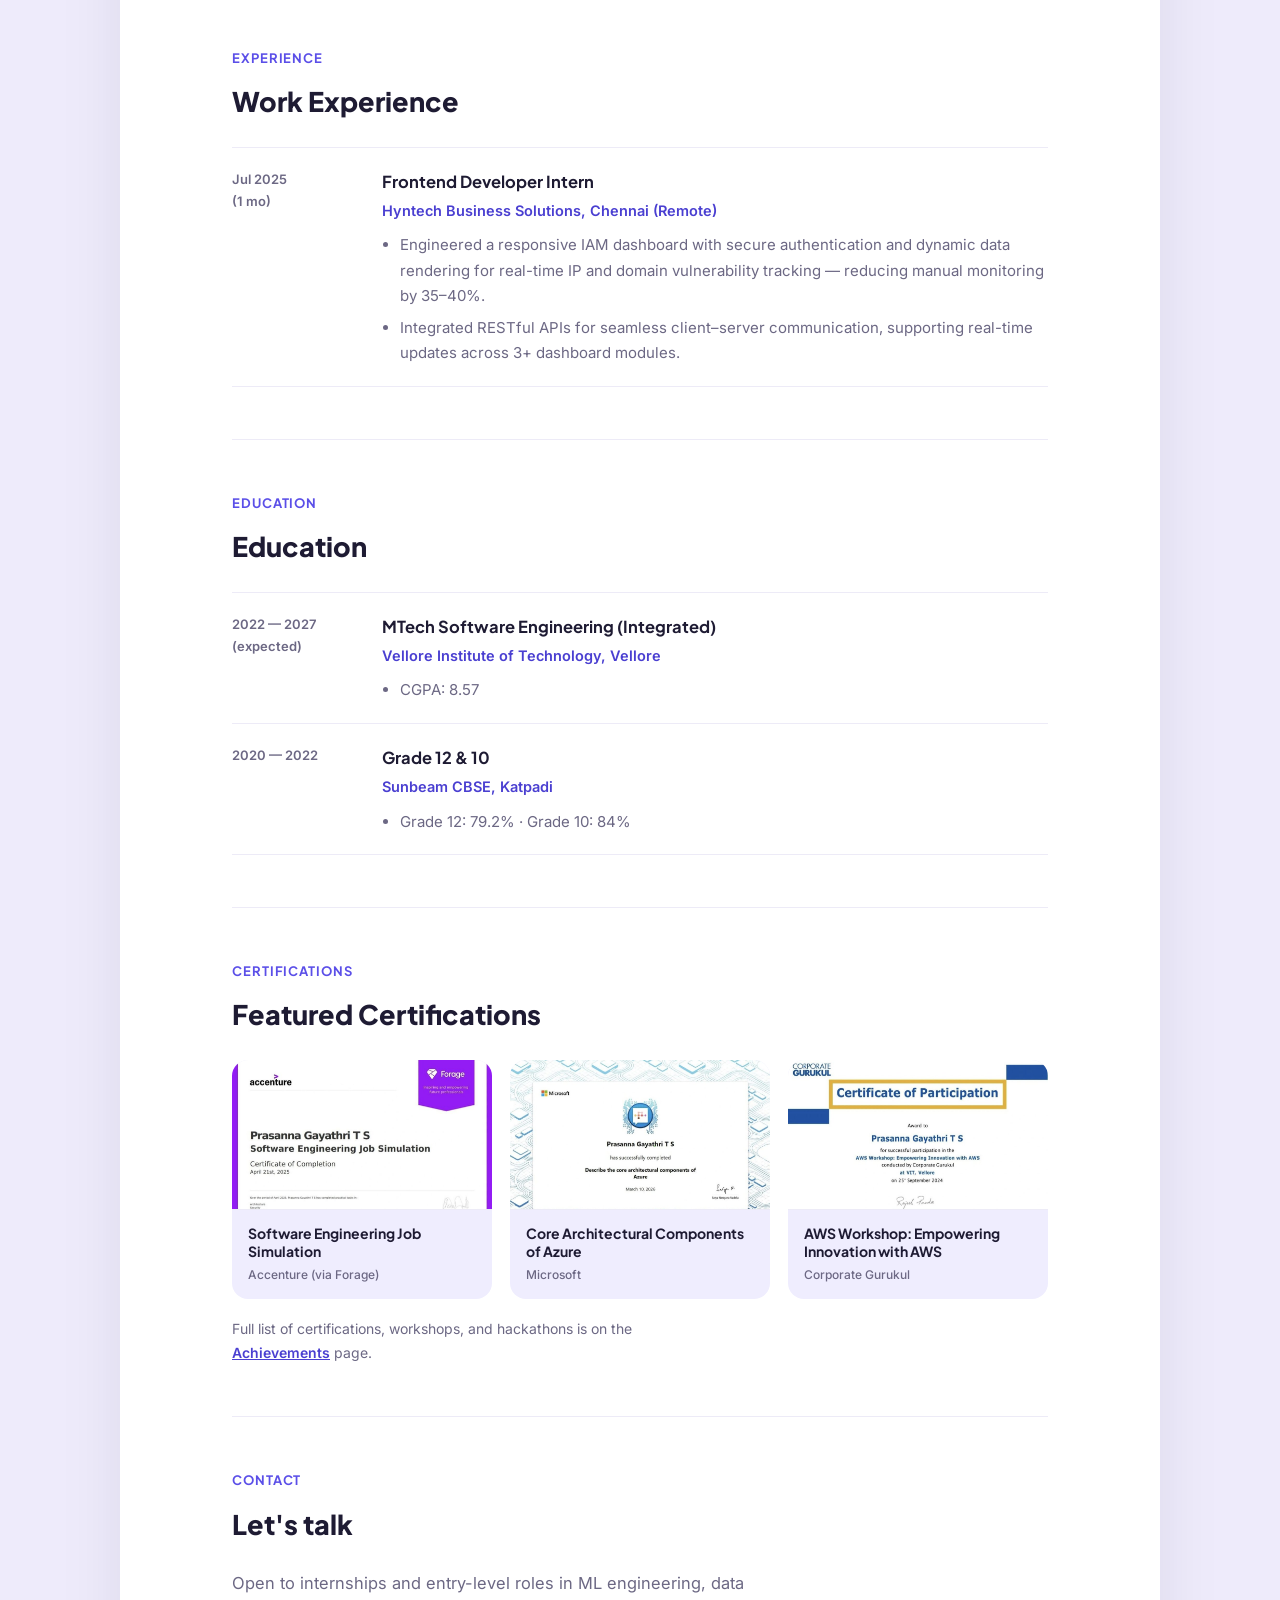
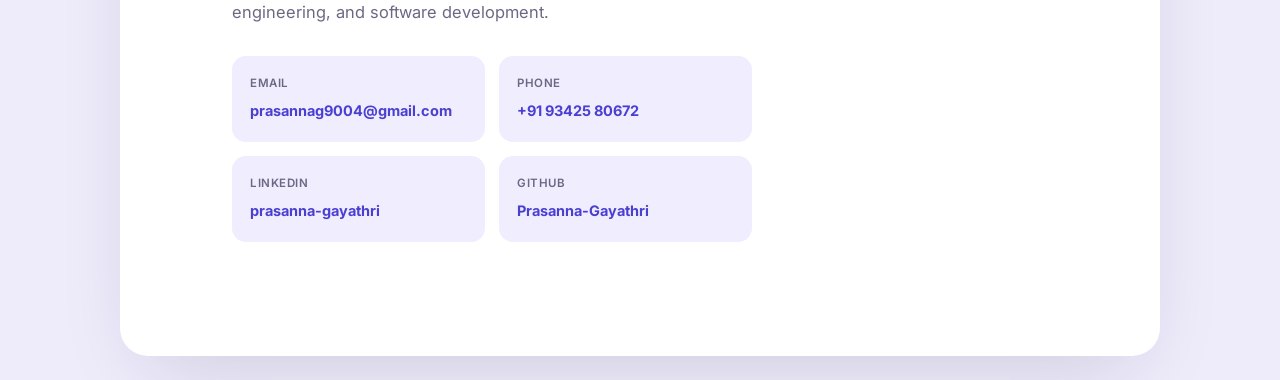
==== commit 35485b2f: "Update Projects count from 4 to 5" ====
--- a/index.html
+++ b/index.html
@@ -46,7 +46,7 @@
 
     <div class="signal-strip">
       <div class="signal"><div class="val">8.57</div><div class="lbl">CGPA</div></div>
-      <div class="signal"><div class="val">4</div><div class="lbl">Projects</div></div>
+      <div class="signal"><div class="val">5</div><div class="lbl">Projects</div></div>
       <div class="signal"><div class="val">2027</div><div class="lbl">Graduating</div></div>
       <div class="signal"><div class="val">VIT</div><div class="lbl">Vellore</div></div>
     </div>
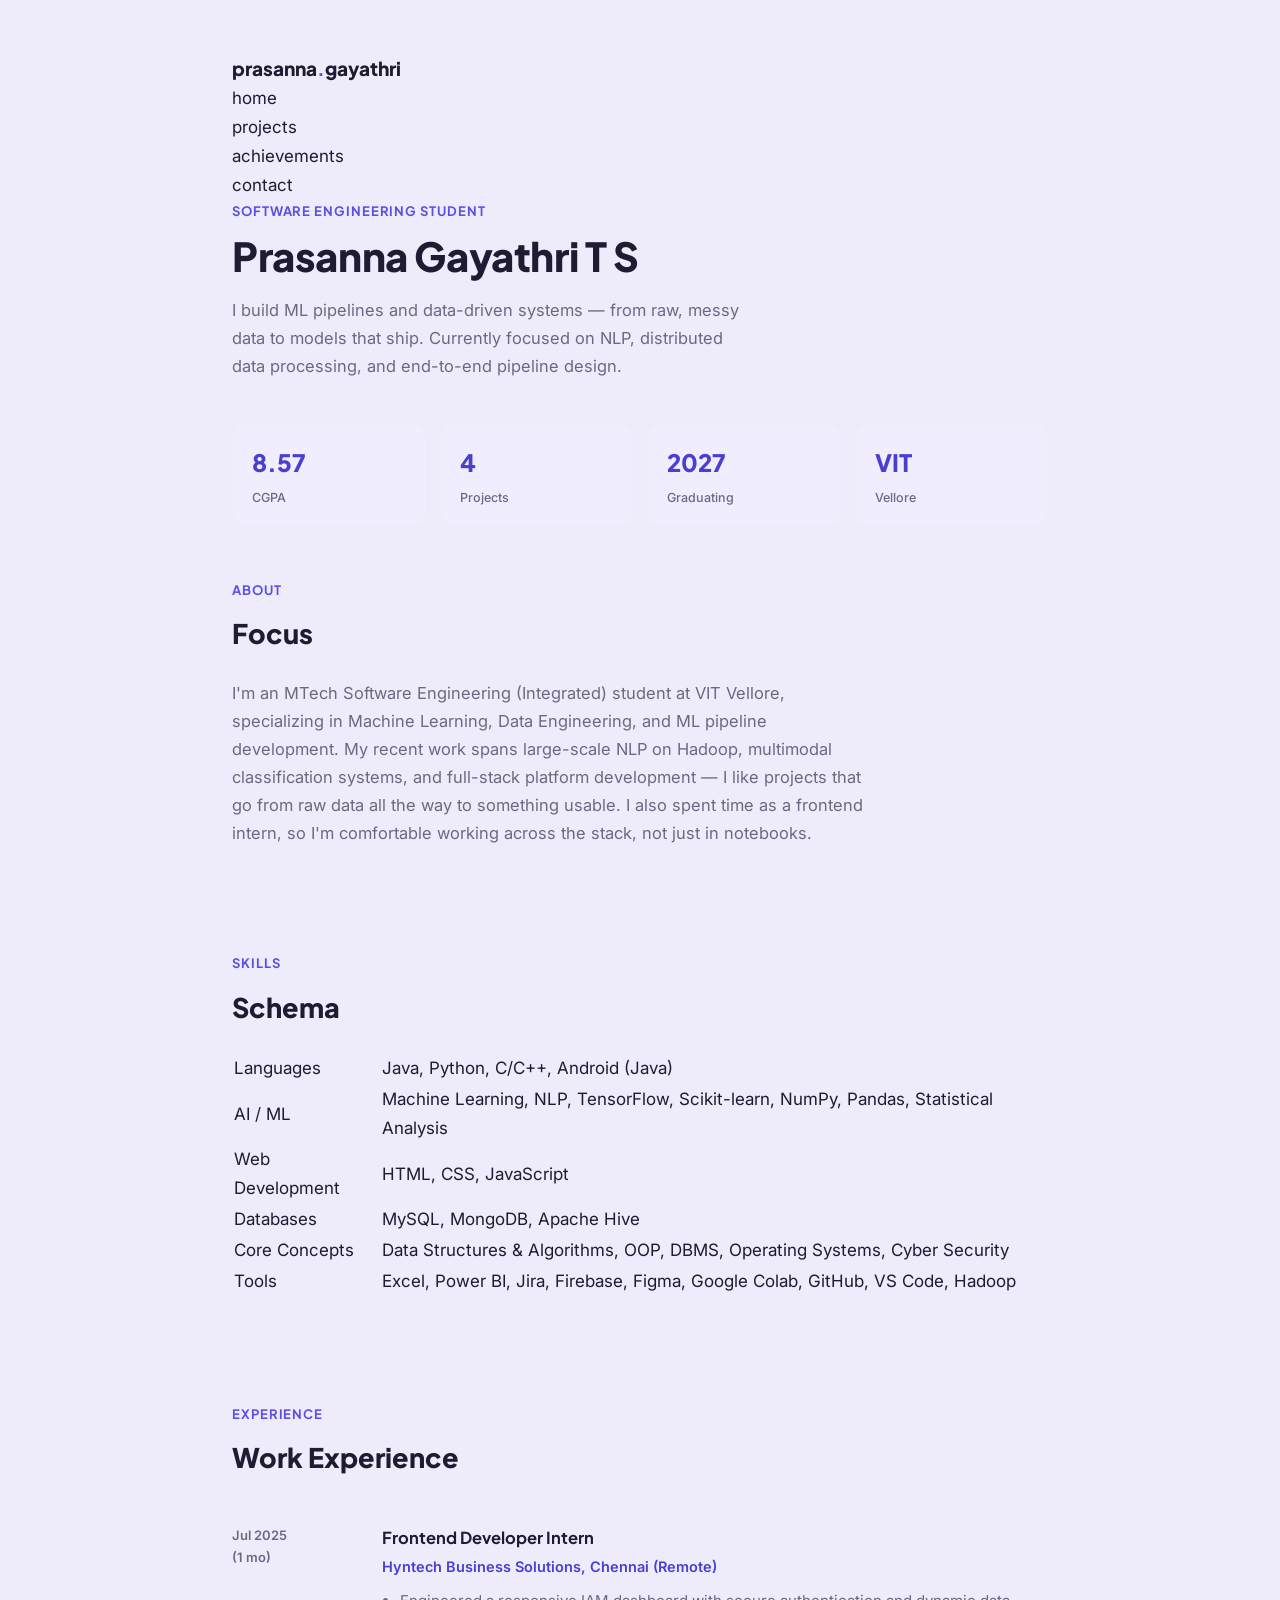
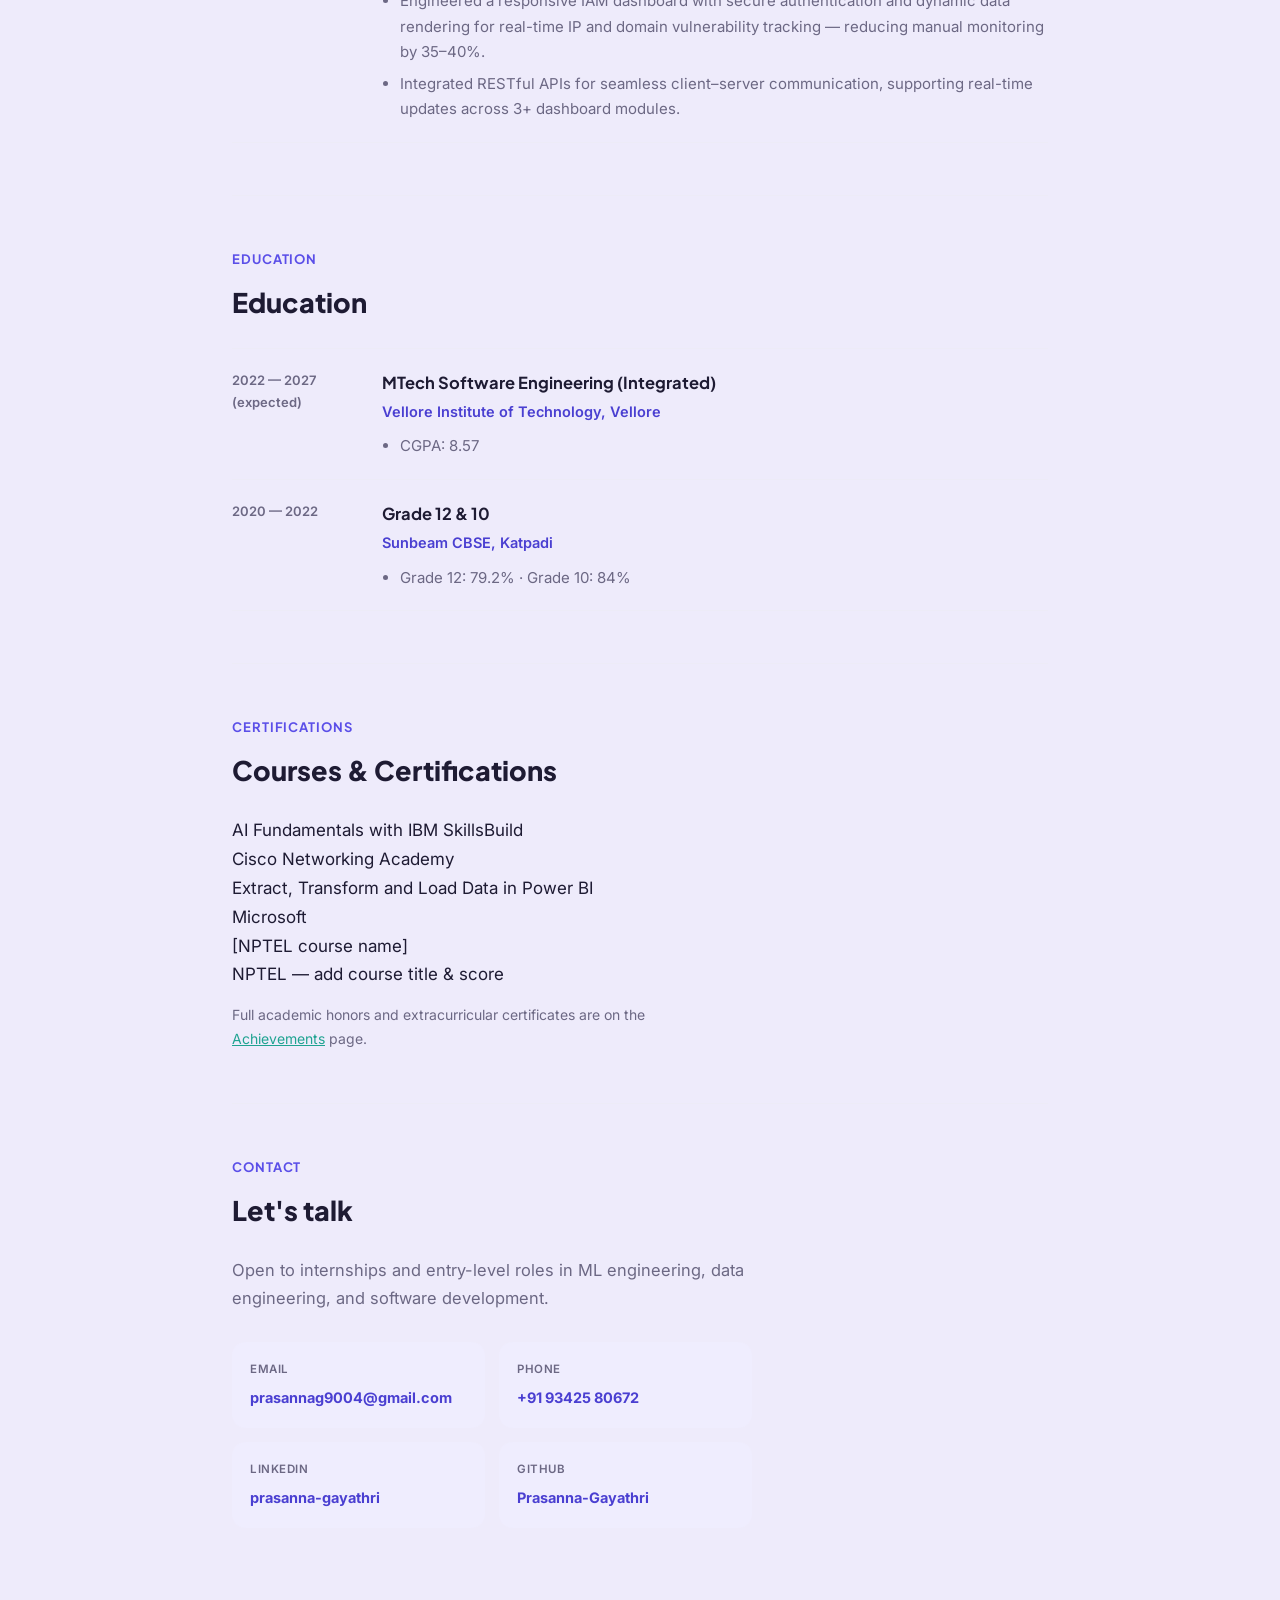
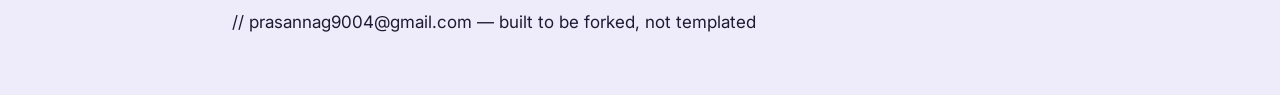
==== commit efaf766b: "Rename index (2).html to index.html" ====
--- a/index.html
+++ b/index.html
@@ -7,46 +7,28 @@
 <link rel="stylesheet" href="style.css">
 </head>
 <body>
-<div class="page">
 
 <header class="site">
   <div class="wrap">
-    <div class="navbar">
-      <div class="brand">prasanna<span>.</span></div>
-      <nav class="pills">
-        <a href="index.html" class="current">home</a>
-        <a href="projects.html">projects</a>
-        <a href="achievements.html">achievements</a>
-      </nav>
-      <a class="nav-cta" href="#contact">get in touch</a>
-    </div>
+    <div class="brand">prasanna<span>.</span>gayathri</div>
+    <nav class="pipeline">
+      <div class="stage current"><a href="index.html"><span class="dot"></span><span class="label">home</span></a></div>
+      <div class="stage"><a href="projects.html"><span class="dot"></span><span class="label">projects</span></a></div>
+      <div class="stage"><a href="achievements.html"><span class="dot"></span><span class="label">achievements</span></a></div>
+      <div class="stage"><a href="#contact"><span class="dot"></span><span class="label">contact</span></a></div>
+    </nav>
   </div>
 </header>
 
 <main>
   <div class="wrap">
-    <div class="hero">
-      <div class="hero-text">
-        <div class="eyebrow-line"></div>
-        <div class="eyebrow">software engineering student</div>
-        <h1>Hi, I'm Prasanna —<br>an <span class="accent">ML &amp; Data</span> Engineer.</h1>
-        <p class="lede">I build ML pipelines and data-driven systems, from raw messy data to models that ship. Currently focused on NLP, distributed data processing, and end-to-end pipeline design.</p>
-        <div class="hero-cta">
-          <a class="btn primary" href="projects.html">Browse projects</a>
-          <a class="btn ghost" href="assets/resume.pdf" download>Download resume</a>
-          <a class="btn ghost" href="#contact">Get in touch</a>
-        </div>
-      </div>
-      <div style="position:relative;flex:none;">
-        <div class="blob" style="width:110px;height:110px;background:var(--coral);top:-20px;right:20px;"></div>
-        <div class="blob" style="width:70px;height:70px;background:var(--teal);bottom:-10px;left:-10px;animation-delay:-3s;"></div>
-        <div class="avatar-ring"><span class="avatar-initials">PG</span></div>
-      </div>
-    </div>
+    <div class="eyebrow">software engineering student</div>
+    <h1>Prasanna Gayathri T S</h1>
+    <p class="lede">I build ML pipelines and data-driven systems — from raw, messy data to models that ship. Currently focused on NLP, distributed data processing, and end-to-end pipeline design.</p>
 
     <div class="signal-strip">
       <div class="signal"><div class="val">8.57</div><div class="lbl">CGPA</div></div>
-      <div class="signal"><div class="val">5</div><div class="lbl">Projects</div></div>
+      <div class="signal"><div class="val">4</div><div class="lbl">Projects</div></div>
       <div class="signal"><div class="val">2027</div><div class="lbl">Graduating</div></div>
       <div class="signal"><div class="val">VIT</div><div class="lbl">Vellore</div></div>
     </div>
@@ -61,33 +43,33 @@
 
     <div class="section" id="skills">
       <div class="eyebrow">skills</div>
-      <h2>What I work with</h2>
-      <div class="skill-grid">
-        <div class="skill-card">
-          <h4>Languages</h4>
-          <div class="pill-row"><span class="pill">Java</span><span class="pill">Python</span><span class="pill">C/C++</span><span class="pill">Android (Java)</span></div>
-        </div>
-        <div class="skill-card">
-          <h4>AI / ML</h4>
-          <div class="pill-row"><span class="pill">Machine Learning</span><span class="pill">NLP</span><span class="pill">TensorFlow</span><span class="pill">Scikit-learn</span><span class="pill">Pandas</span></div>
-        </div>
-        <div class="skill-card">
-          <h4>Web Development</h4>
-          <div class="pill-row"><span class="pill">HTML</span><span class="pill">CSS</span><span class="pill">JavaScript</span></div>
-        </div>
-        <div class="skill-card">
-          <h4>Databases</h4>
-          <div class="pill-row"><span class="pill">MySQL</span><span class="pill">MongoDB</span><span class="pill">Apache Hive</span></div>
-        </div>
-        <div class="skill-card">
-          <h4>Core Concepts</h4>
-          <div class="pill-row"><span class="pill">DSA</span><span class="pill">OOP</span><span class="pill">DBMS</span><span class="pill">OS</span><span class="pill">Cyber Security</span></div>
-        </div>
-        <div class="skill-card">
-          <h4>Tools</h4>
-          <div class="pill-row"><span class="pill">Power BI</span><span class="pill">Jira</span><span class="pill">Figma</span><span class="pill">Colab</span><span class="pill">GitHub</span><span class="pill">Hadoop</span></div>
-        </div>
-      </div>
+      <h2>Schema</h2>
+      <table class="schema">
+        <tr>
+          <td class="field">Languages</td>
+          <td class="values">Java, Python, C/C++, Android (Java)</td>
+        </tr>
+        <tr>
+          <td class="field">AI / ML</td>
+          <td class="values">Machine Learning, NLP, TensorFlow, Scikit-learn, NumPy, Pandas, Statistical Analysis</td>
+        </tr>
+        <tr>
+          <td class="field">Web Development</td>
+          <td class="values">HTML, CSS, JavaScript</td>
+        </tr>
+        <tr>
+          <td class="field">Databases</td>
+          <td class="values">MySQL, MongoDB, Apache Hive</td>
+        </tr>
+        <tr>
+          <td class="field">Core Concepts</td>
+          <td class="values">Data Structures &amp; Algorithms, OOP, DBMS, Operating Systems, Cyber Security</td>
+        </tr>
+        <tr>
+          <td class="field">Tools</td>
+          <td class="values">Excel, Power BI, Jira, Firebase, Figma, Google Colab, GitHub, VS Code, Hadoop</td>
+        </tr>
+      </table>
     </div>
 
     <div class="section" id="experience">
@@ -129,31 +111,22 @@
 
     <div class="section" id="certifications">
       <div class="eyebrow">certifications</div>
-      <h2>Featured Certifications</h2>
-      <div class="cert-strip">
-        <div class="cert-mini">
-          <img class="zoomable" src="assets/certs/accenture-forage-swe-simulation.jpg" alt="Accenture Software Engineering Job Simulation certificate">
-          <div class="cbody">
-            <div class="cname">Software Engineering Job Simulation</div>
-            <div class="cissuer">Accenture (via Forage)</div>
-          </div>
+      <h2>Courses &amp; Certifications</h2>
+      <div class="cert-list">
+        <div class="cert-row">
+          <div class="cname">AI Fundamentals with IBM SkillsBuild</div>
+          <div class="cissuer">Cisco Networking Academy</div>
         </div>
-        <div class="cert-mini">
-          <img class="zoomable" src="assets/certs/microsoft-azure-architecture.jpg" alt="Microsoft Azure Fundamentals certificate">
-          <div class="cbody">
-            <div class="cname">Core Architectural Components of Azure</div>
-            <div class="cissuer">Microsoft</div>
-          </div>
+        <div class="cert-row">
+          <div class="cname">Extract, Transform and Load Data in Power BI</div>
+          <div class="cissuer">Microsoft</div>
         </div>
-        <div class="cert-mini">
-          <img class="zoomable" src="assets/certs/corporate-gurukul-aws-workshop.jpg" alt="AWS Workshop certificate">
-          <div class="cbody">
-            <div class="cname">AWS Workshop: Empowering Innovation with AWS</div>
-            <div class="cissuer">Corporate Gurukul</div>
-          </div>
+        <div class="cert-row">
+          <div class="cname">[NPTEL course name]</div>
+          <div class="cissuer">NPTEL — add course title &amp; score</div>
         </div>
       </div>
-      <p class="lede" style="font-size:14px;margin-top:18px;">Full list of certifications, workshops, and hackathons is on the <a href="achievements.html" style="color:var(--violet-deep);font-weight:600;text-decoration:underline;">Achievements</a> page.</p>
+      <p class="lede" style="font-size:14px;margin-top:14px;">Full academic honors and extracurricular certificates are on the <a href="achievements.html" style="color:var(--teal);text-decoration:underline;">Achievements</a> page.</p>
     </div>
 
     <div class="section" id="contact">
@@ -182,9 +155,11 @@
   </div>
 </main>
 
-<footer class="site"></footer>
+<footer class="site">
+  <div class="wrap">
+    <p>// prasannag9004@gmail.com — built to be forked, not templated</p>
+  </div>
+</footer>
 
-</div>
-<script src="assets/script.js"></script>
 </body>
 </html>
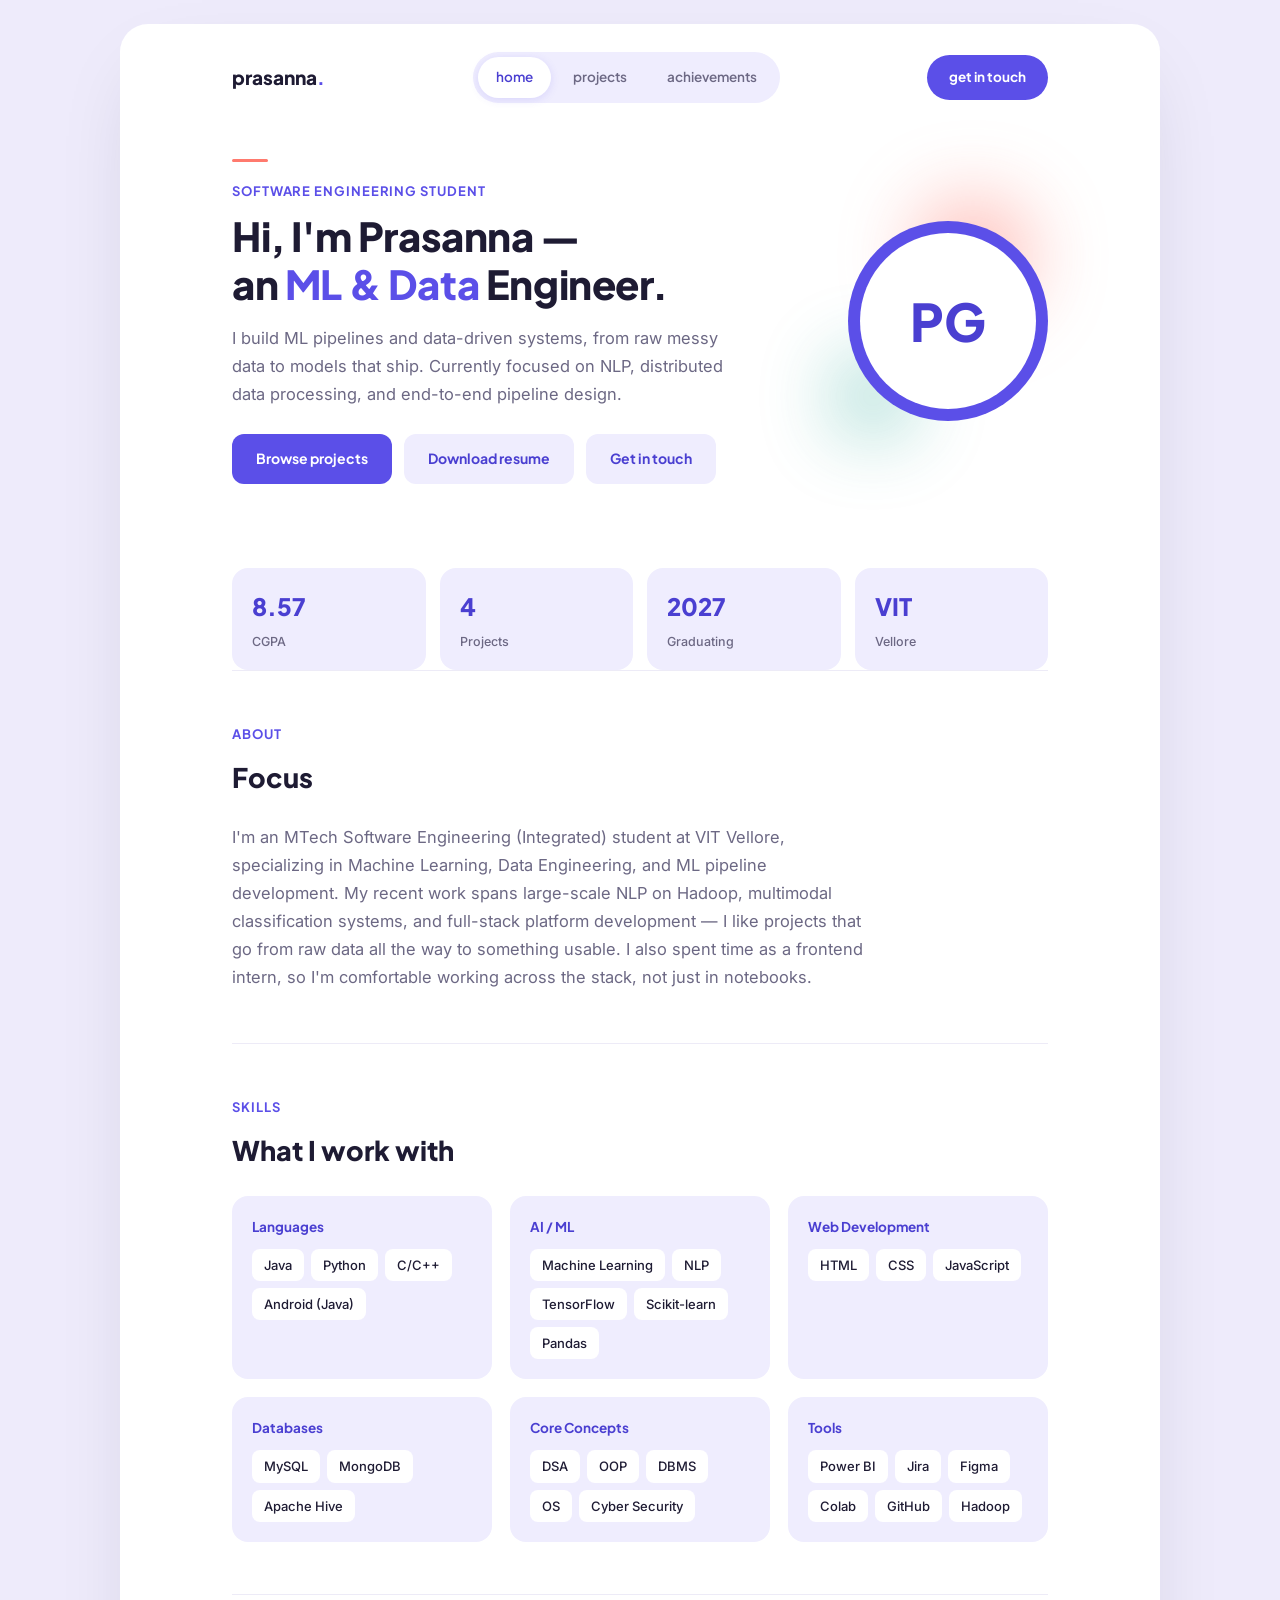
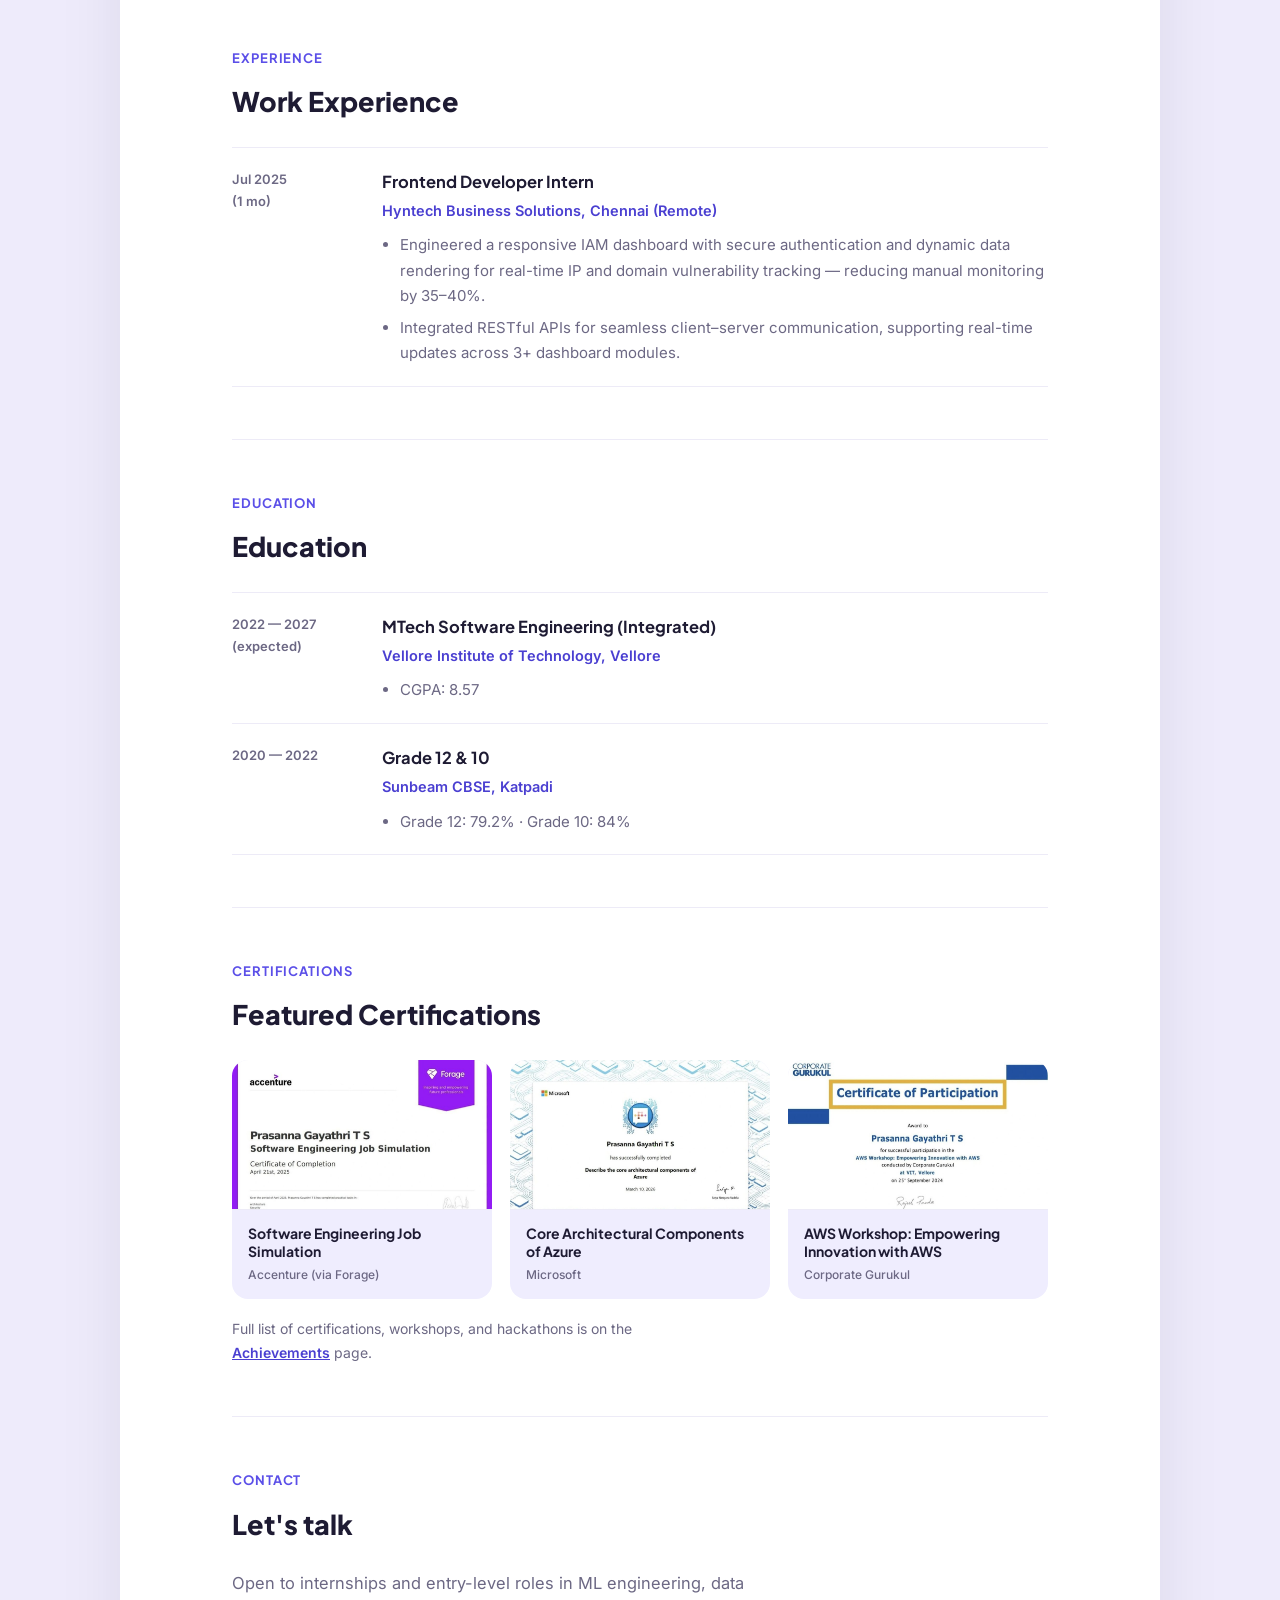
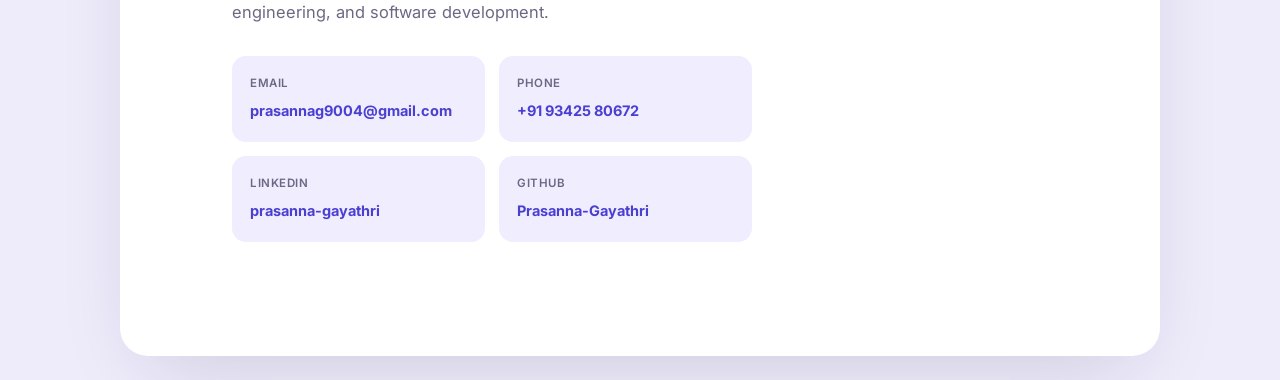
==== commit 4c396a54: "Add files via upload" ====
--- a/index.html
+++ b/index.html
@@ -7,24 +7,42 @@
 <link rel="stylesheet" href="style.css">
 </head>
 <body>
+<div class="page">
 
 <header class="site">
   <div class="wrap">
-    <div class="brand">prasanna<span>.</span>gayathri</div>
-    <nav class="pipeline">
-      <div class="stage current"><a href="index.html"><span class="dot"></span><span class="label">home</span></a></div>
-      <div class="stage"><a href="projects.html"><span class="dot"></span><span class="label">projects</span></a></div>
-      <div class="stage"><a href="achievements.html"><span class="dot"></span><span class="label">achievements</span></a></div>
-      <div class="stage"><a href="#contact"><span class="dot"></span><span class="label">contact</span></a></div>
-    </nav>
+    <div class="navbar">
+      <div class="brand">prasanna<span>.</span></div>
+      <nav class="pills">
+        <a href="index.html" class="current">home</a>
+        <a href="projects.html">projects</a>
+        <a href="achievements.html">achievements</a>
+      </nav>
+      <a class="nav-cta" href="#contact">get in touch</a>
+    </div>
   </div>
 </header>
 
 <main>
   <div class="wrap">
-    <div class="eyebrow">software engineering student</div>
-    <h1>Prasanna Gayathri T S</h1>
-    <p class="lede">I build ML pipelines and data-driven systems — from raw, messy data to models that ship. Currently focused on NLP, distributed data processing, and end-to-end pipeline design.</p>
+    <div class="hero">
+      <div class="hero-text">
+        <div class="eyebrow-line"></div>
+        <div class="eyebrow">software engineering student</div>
+        <h1>Hi, I'm Prasanna —<br>an <span class="accent">ML &amp; Data</span> Engineer.</h1>
+        <p class="lede">I build ML pipelines and data-driven systems, from raw messy data to models that ship. Currently focused on NLP, distributed data processing, and end-to-end pipeline design.</p>
+        <div class="hero-cta">
+          <a class="btn primary" href="projects.html">Browse projects</a>
+          <a class="btn ghost" href="assets/resume.pdf" download>Download resume</a>
+          <a class="btn ghost" href="#contact">Get in touch</a>
+        </div>
+      </div>
+      <div style="position:relative;flex:none;">
+        <div class="blob" style="width:110px;height:110px;background:var(--coral);top:-20px;right:20px;"></div>
+        <div class="blob" style="width:70px;height:70px;background:var(--teal);bottom:-10px;left:-10px;animation-delay:-3s;"></div>
+        <div class="avatar-ring"><span class="avatar-initials">PG</span></div>
+      </div>
+    </div>
 
     <div class="signal-strip">
       <div class="signal"><div class="val">8.57</div><div class="lbl">CGPA</div></div>
@@ -43,33 +61,33 @@
 
     <div class="section" id="skills">
       <div class="eyebrow">skills</div>
-      <h2>Schema</h2>
-      <table class="schema">
-        <tr>
-          <td class="field">Languages</td>
-          <td class="values">Java, Python, C/C++, Android (Java)</td>
-        </tr>
-        <tr>
-          <td class="field">AI / ML</td>
-          <td class="values">Machine Learning, NLP, TensorFlow, Scikit-learn, NumPy, Pandas, Statistical Analysis</td>
-        </tr>
-        <tr>
-          <td class="field">Web Development</td>
-          <td class="values">HTML, CSS, JavaScript</td>
-        </tr>
-        <tr>
-          <td class="field">Databases</td>
-          <td class="values">MySQL, MongoDB, Apache Hive</td>
-        </tr>
-        <tr>
-          <td class="field">Core Concepts</td>
-          <td class="values">Data Structures &amp; Algorithms, OOP, DBMS, Operating Systems, Cyber Security</td>
-        </tr>
-        <tr>
-          <td class="field">Tools</td>
-          <td class="values">Excel, Power BI, Jira, Firebase, Figma, Google Colab, GitHub, VS Code, Hadoop</td>
-        </tr>
-      </table>
+      <h2>What I work with</h2>
+      <div class="skill-grid">
+        <div class="skill-card">
+          <h4>Languages</h4>
+          <div class="pill-row"><span class="pill">Java</span><span class="pill">Python</span><span class="pill">C/C++</span><span class="pill">Android (Java)</span></div>
+        </div>
+        <div class="skill-card">
+          <h4>AI / ML</h4>
+          <div class="pill-row"><span class="pill">Machine Learning</span><span class="pill">NLP</span><span class="pill">TensorFlow</span><span class="pill">Scikit-learn</span><span class="pill">Pandas</span></div>
+        </div>
+        <div class="skill-card">
+          <h4>Web Development</h4>
+          <div class="pill-row"><span class="pill">HTML</span><span class="pill">CSS</span><span class="pill">JavaScript</span></div>
+        </div>
+        <div class="skill-card">
+          <h4>Databases</h4>
+          <div class="pill-row"><span class="pill">MySQL</span><span class="pill">MongoDB</span><span class="pill">Apache Hive</span></div>
+        </div>
+        <div class="skill-card">
+          <h4>Core Concepts</h4>
+          <div class="pill-row"><span class="pill">DSA</span><span class="pill">OOP</span><span class="pill">DBMS</span><span class="pill">OS</span><span class="pill">Cyber Security</span></div>
+        </div>
+        <div class="skill-card">
+          <h4>Tools</h4>
+          <div class="pill-row"><span class="pill">Power BI</span><span class="pill">Jira</span><span class="pill">Figma</span><span class="pill">Colab</span><span class="pill">GitHub</span><span class="pill">Hadoop</span></div>
+        </div>
+      </div>
     </div>
 
     <div class="section" id="experience">
@@ -111,22 +129,31 @@
 
     <div class="section" id="certifications">
       <div class="eyebrow">certifications</div>
-      <h2>Courses &amp; Certifications</h2>
-      <div class="cert-list">
-        <div class="cert-row">
-          <div class="cname">AI Fundamentals with IBM SkillsBuild</div>
-          <div class="cissuer">Cisco Networking Academy</div>
+      <h2>Featured Certifications</h2>
+      <div class="cert-strip">
+        <div class="cert-mini">
+          <img class="zoomable" src="assets/certs/accenture-forage-swe-simulation.jpg" alt="Accenture Software Engineering Job Simulation certificate">
+          <div class="cbody">
+            <div class="cname">Software Engineering Job Simulation</div>
+            <div class="cissuer">Accenture (via Forage)</div>
+          </div>
         </div>
-        <div class="cert-row">
-          <div class="cname">Extract, Transform and Load Data in Power BI</div>
-          <div class="cissuer">Microsoft</div>
+        <div class="cert-mini">
+          <img class="zoomable" src="assets/certs/microsoft-azure-architecture.jpg" alt="Microsoft Azure Fundamentals certificate">
+          <div class="cbody">
+            <div class="cname">Core Architectural Components of Azure</div>
+            <div class="cissuer">Microsoft</div>
+          </div>
         </div>
-        <div class="cert-row">
-          <div class="cname">[NPTEL course name]</div>
-          <div class="cissuer">NPTEL — add course title &amp; score</div>
+        <div class="cert-mini">
+          <img class="zoomable" src="assets/certs/corporate-gurukul-aws-workshop.jpg" alt="AWS Workshop certificate">
+          <div class="cbody">
+            <div class="cname">AWS Workshop: Empowering Innovation with AWS</div>
+            <div class="cissuer">Corporate Gurukul</div>
+          </div>
         </div>
       </div>
-      <p class="lede" style="font-size:14px;margin-top:14px;">Full academic honors and extracurricular certificates are on the <a href="achievements.html" style="color:var(--teal);text-decoration:underline;">Achievements</a> page.</p>
+      <p class="lede" style="font-size:14px;margin-top:18px;">Full list of certifications, workshops, and hackathons is on the <a href="achievements.html" style="color:var(--violet-deep);font-weight:600;text-decoration:underline;">Achievements</a> page.</p>
     </div>
 
     <div class="section" id="contact">
@@ -155,11 +182,9 @@
   </div>
 </main>
 
-<footer class="site">
-  <div class="wrap">
-    <p>// prasannag9004@gmail.com — built to be forked, not templated</p>
-  </div>
-</footer>
+<footer class="site"></footer>
 
+</div>
+<script src="assets/script.js"></script>
 </body>
 </html>
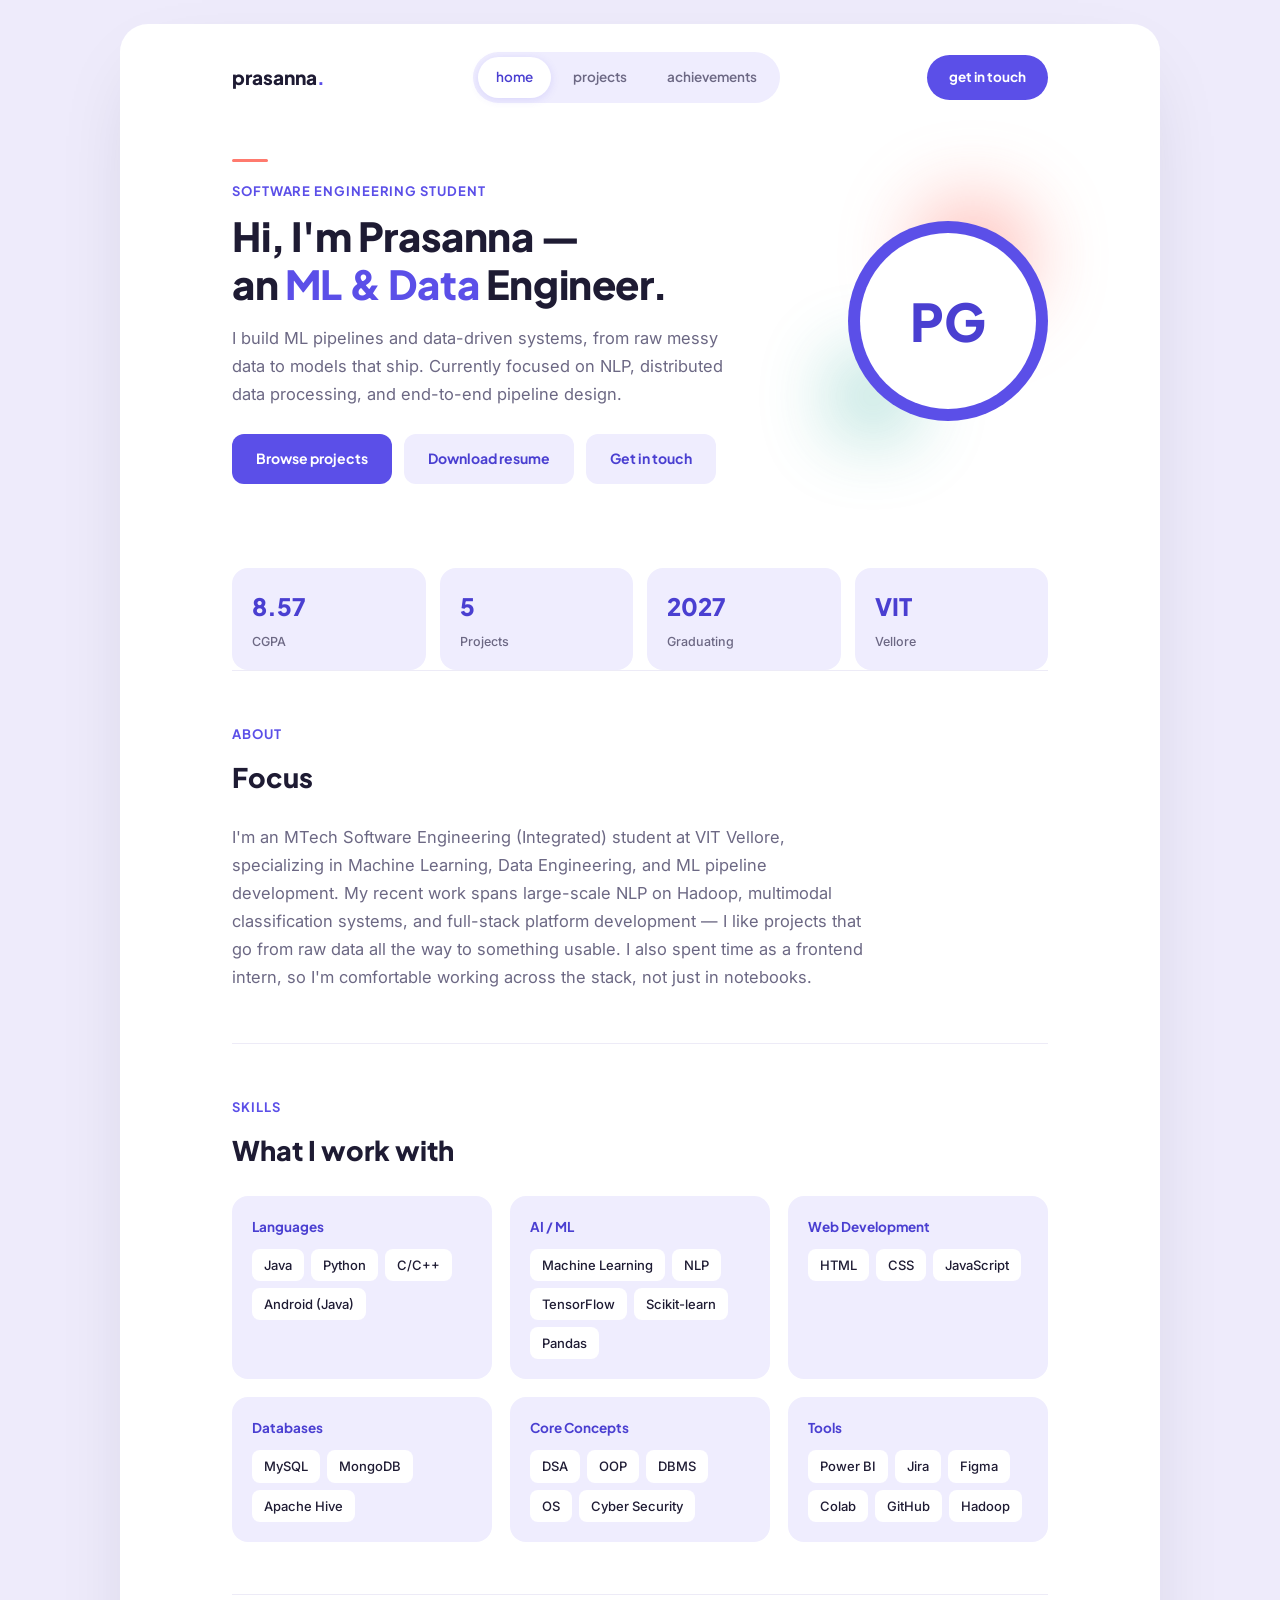
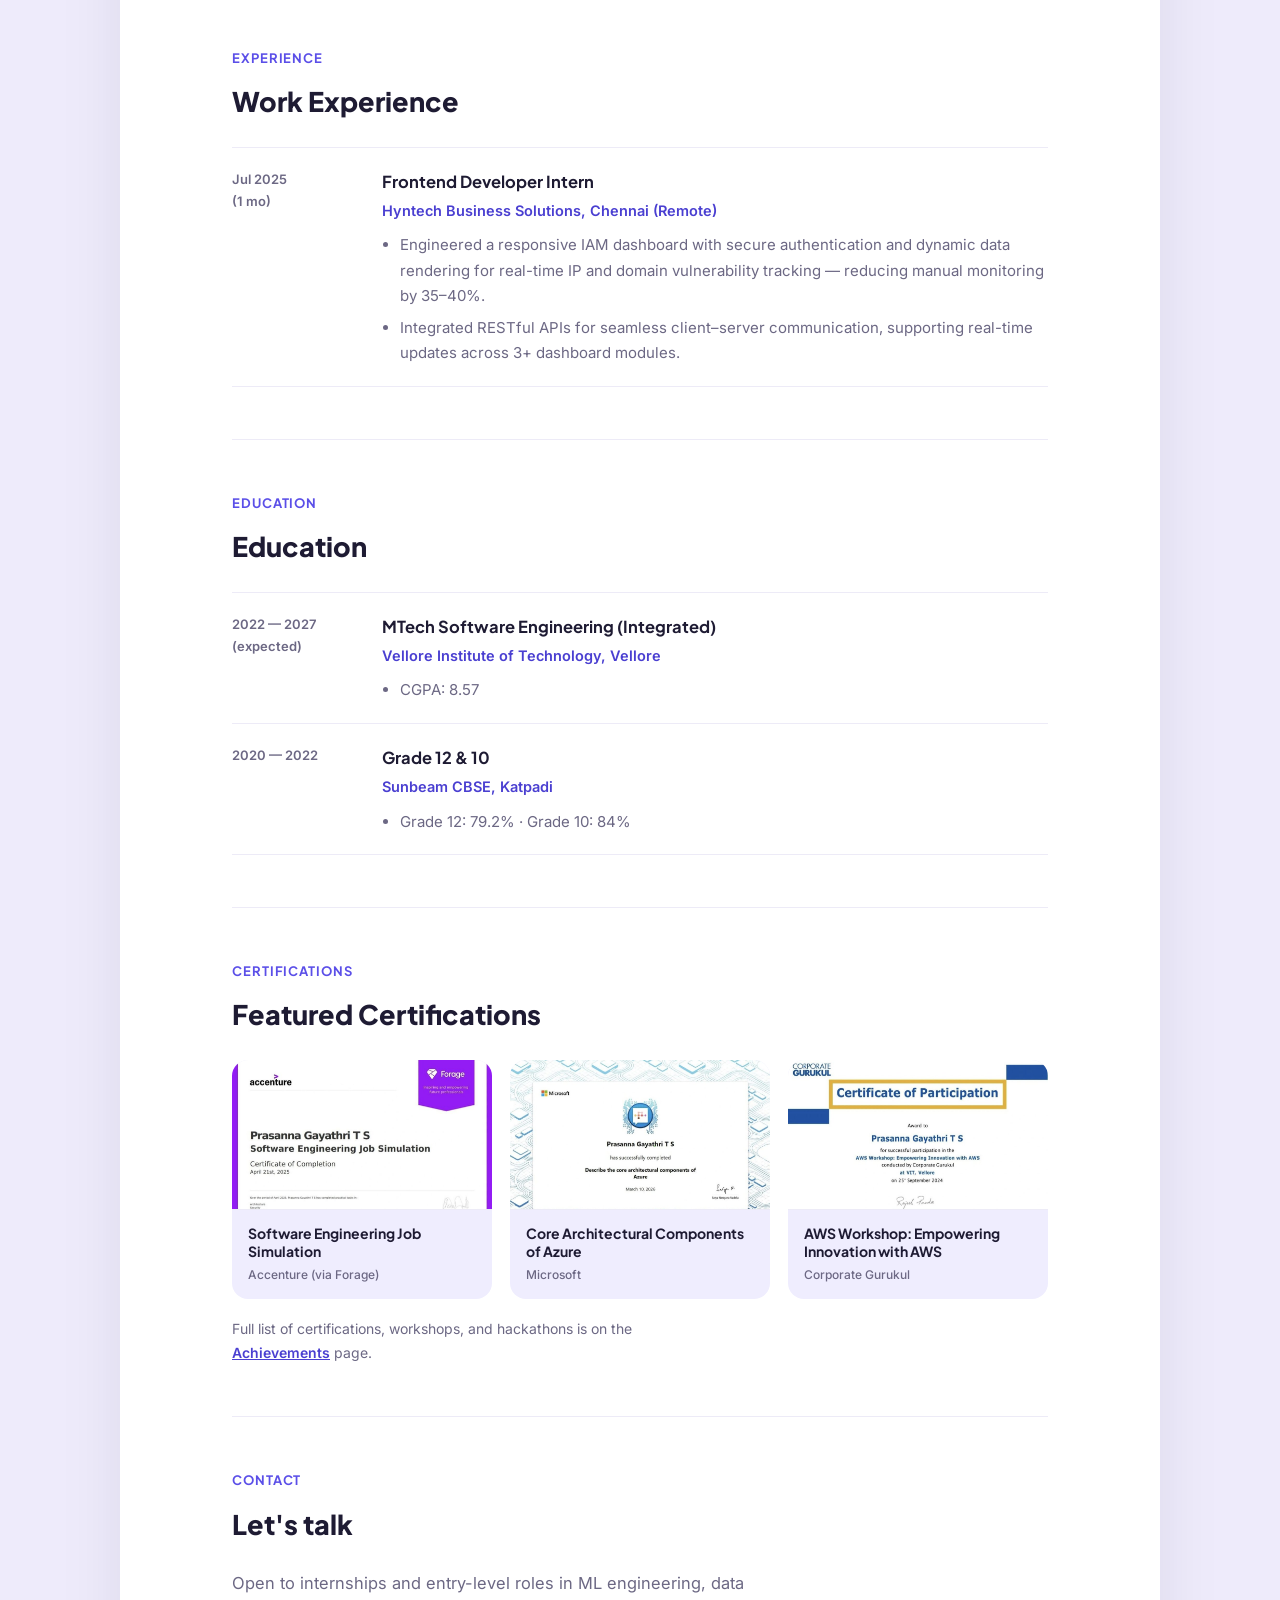
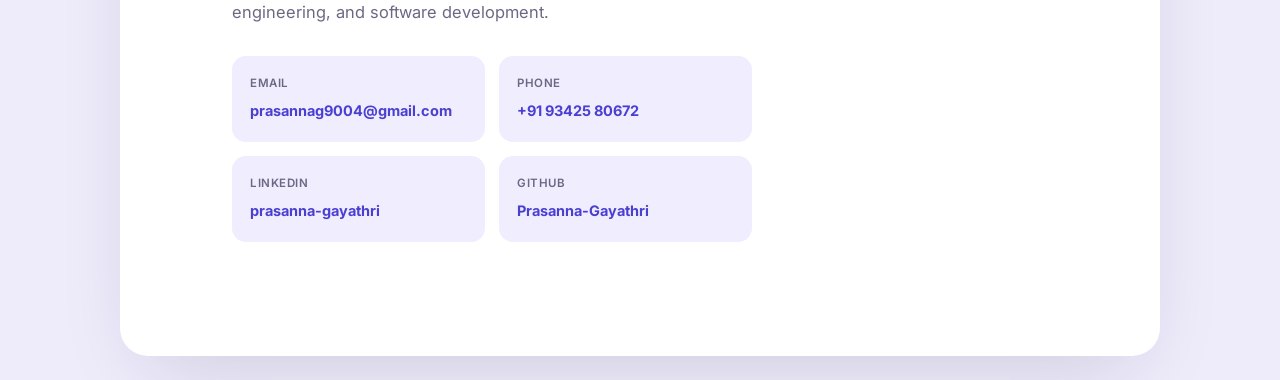
==== commit 475a08b2: "Update index.html" ====
--- a/index.html
+++ b/index.html
@@ -46,7 +46,7 @@
 
     <div class="signal-strip">
       <div class="signal"><div class="val">8.57</div><div class="lbl">CGPA</div></div>
-      <div class="signal"><div class="val">4</div><div class="lbl">Projects</div></div>
+      <div class="signal"><div class="val">5</div><div class="lbl">Projects</div></div>
       <div class="signal"><div class="val">2027</div><div class="lbl">Graduating</div></div>
       <div class="signal"><div class="val">VIT</div><div class="lbl">Vellore</div></div>
     </div>
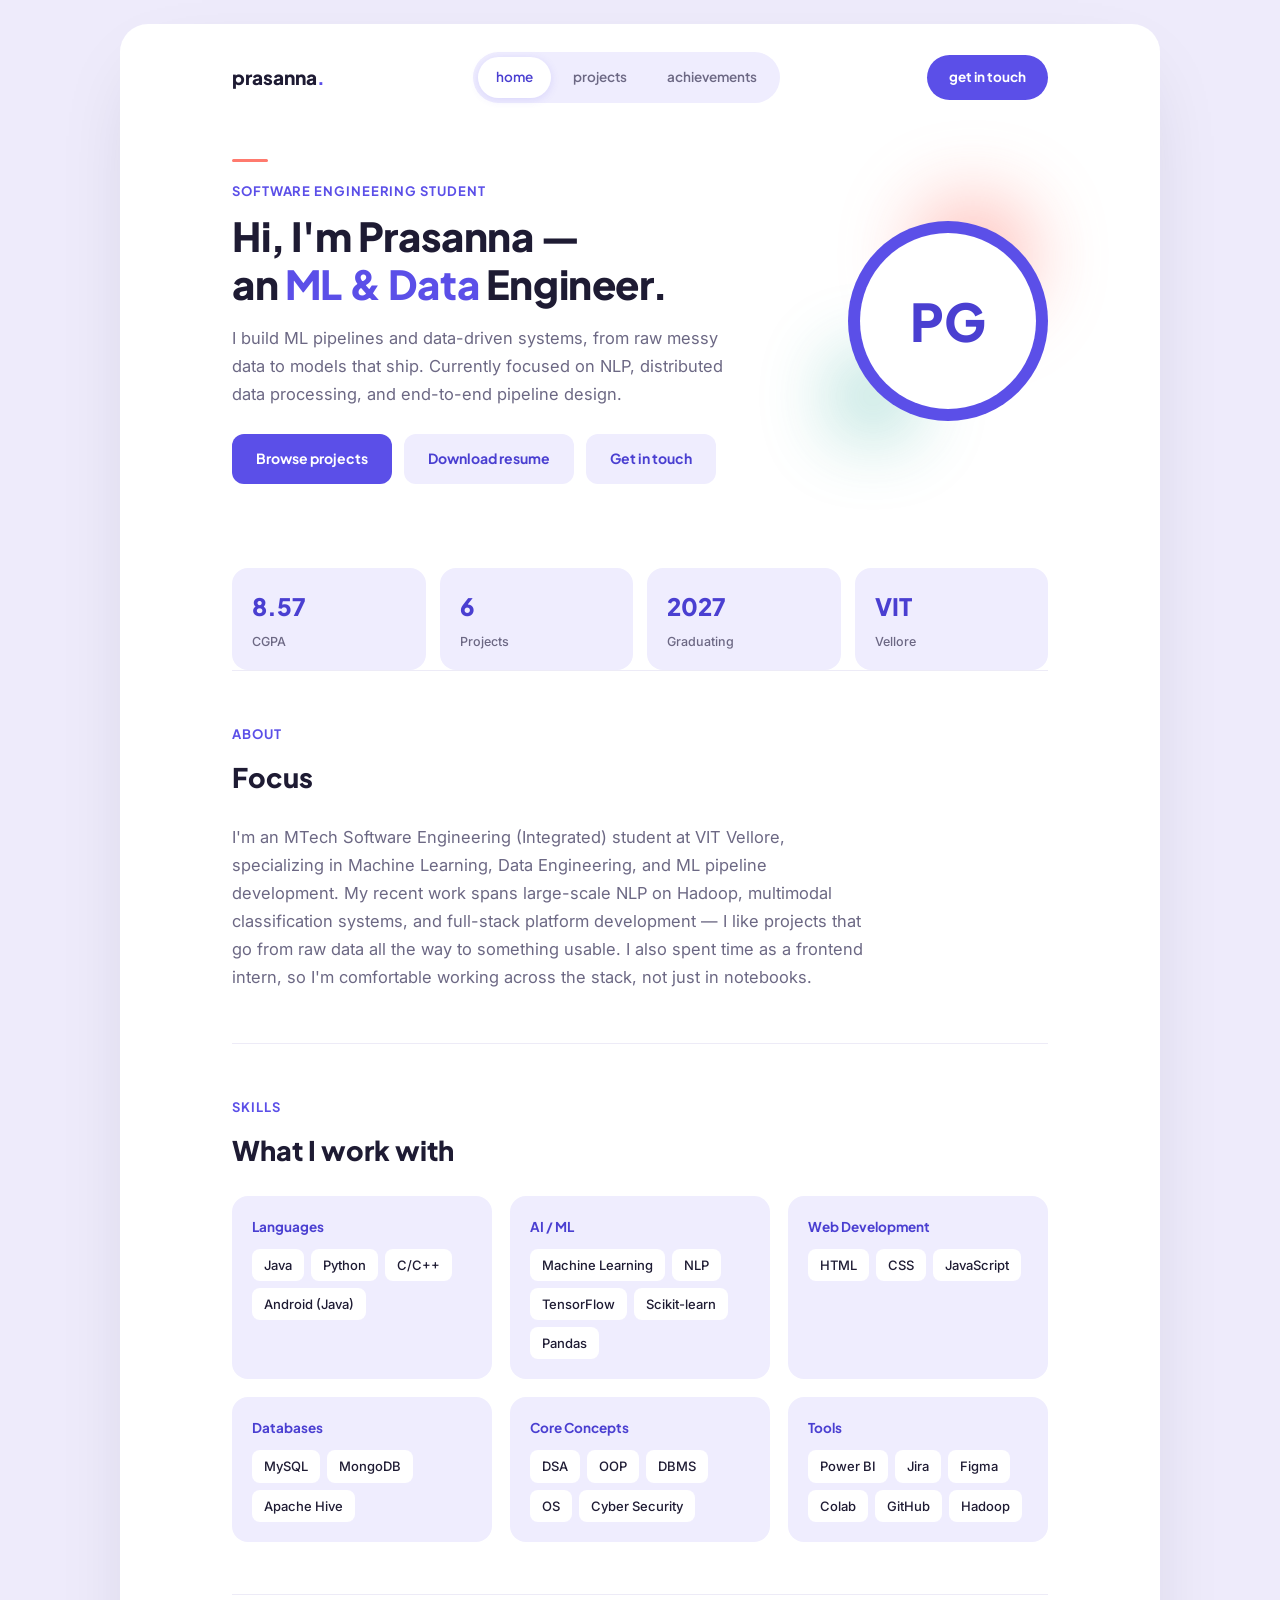
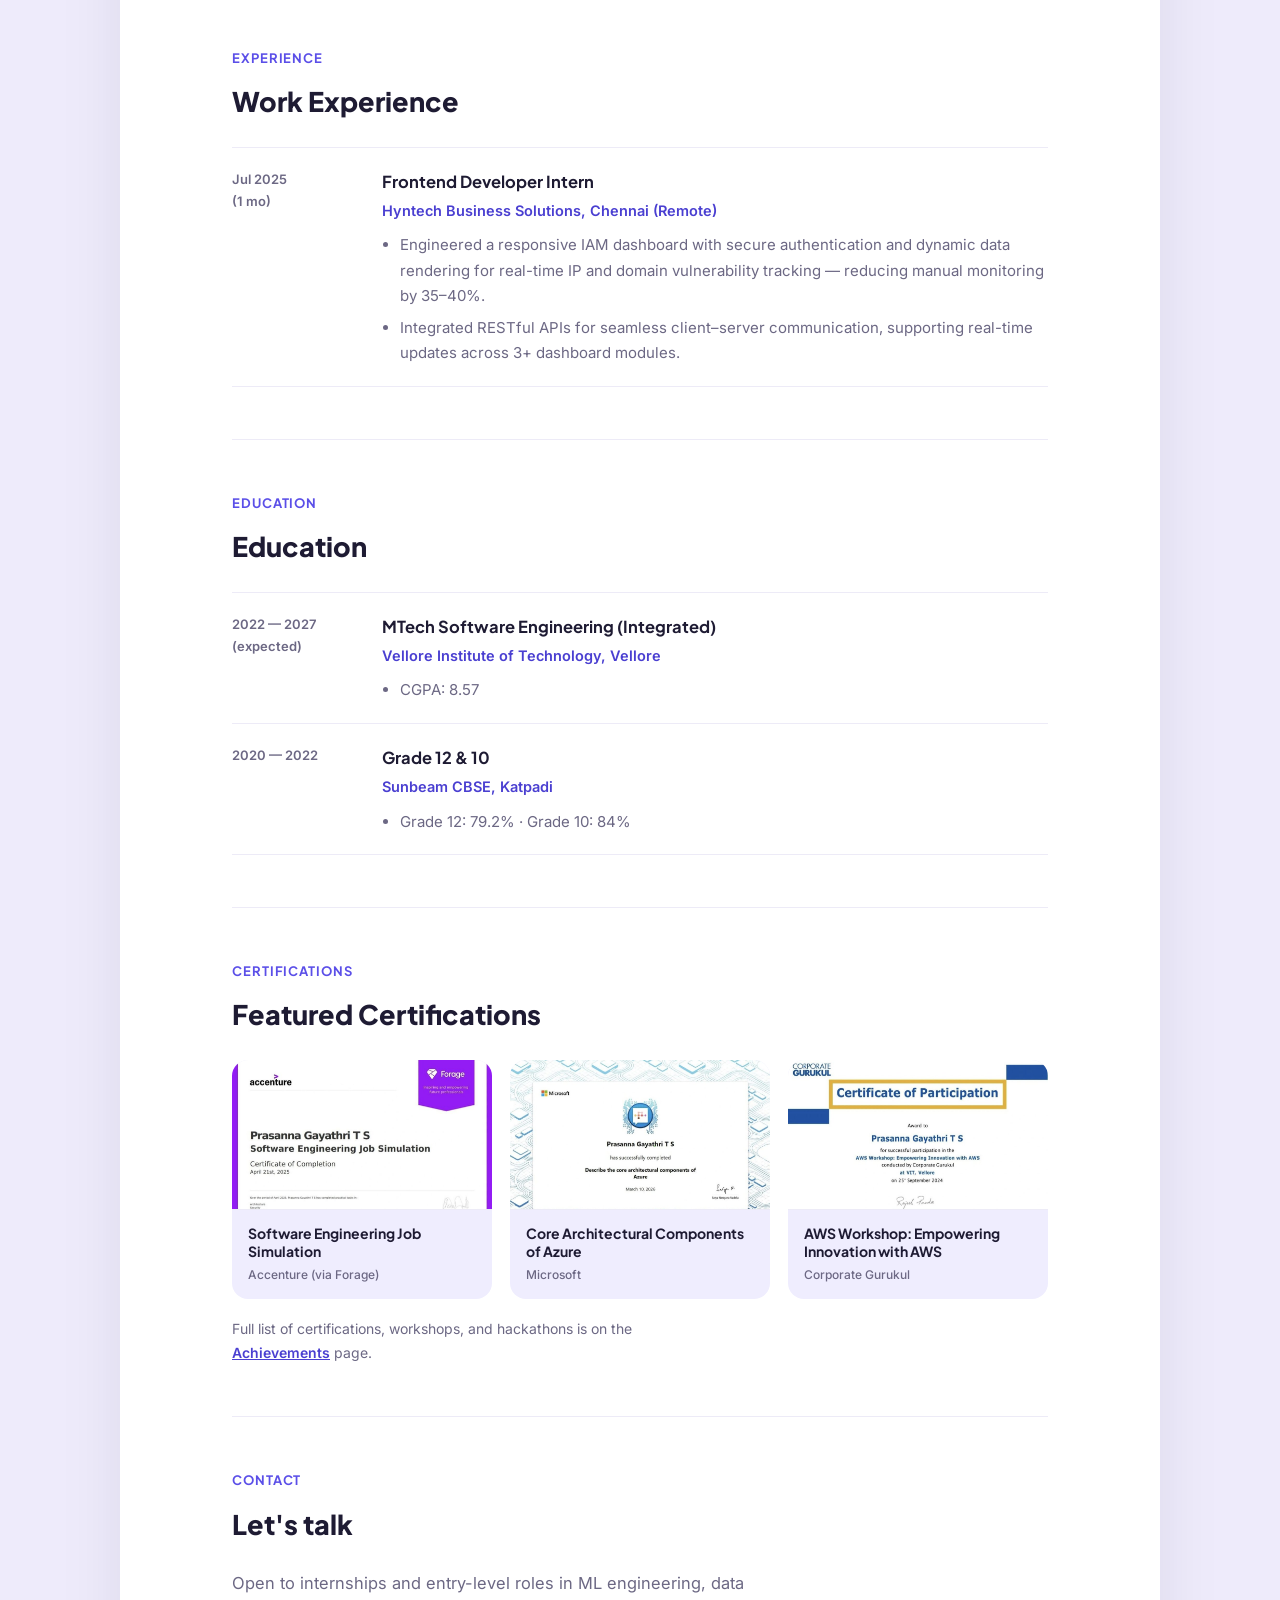
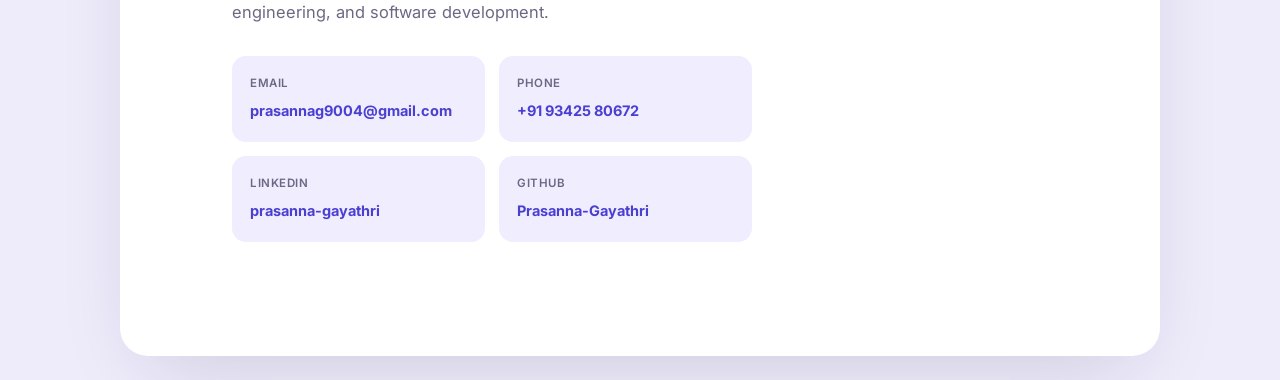
==== commit 4ce39d0c: "Update index.html" ====
--- a/index.html
+++ b/index.html
@@ -46,7 +46,7 @@
 
     <div class="signal-strip">
       <div class="signal"><div class="val">8.57</div><div class="lbl">CGPA</div></div>
-      <div class="signal"><div class="val">5</div><div class="lbl">Projects</div></div>
+      <div class="signal"><div class="val">6</div><div class="lbl">Projects</div></div>
       <div class="signal"><div class="val">2027</div><div class="lbl">Graduating</div></div>
       <div class="signal"><div class="val">VIT</div><div class="lbl">Vellore</div></div>
     </div>
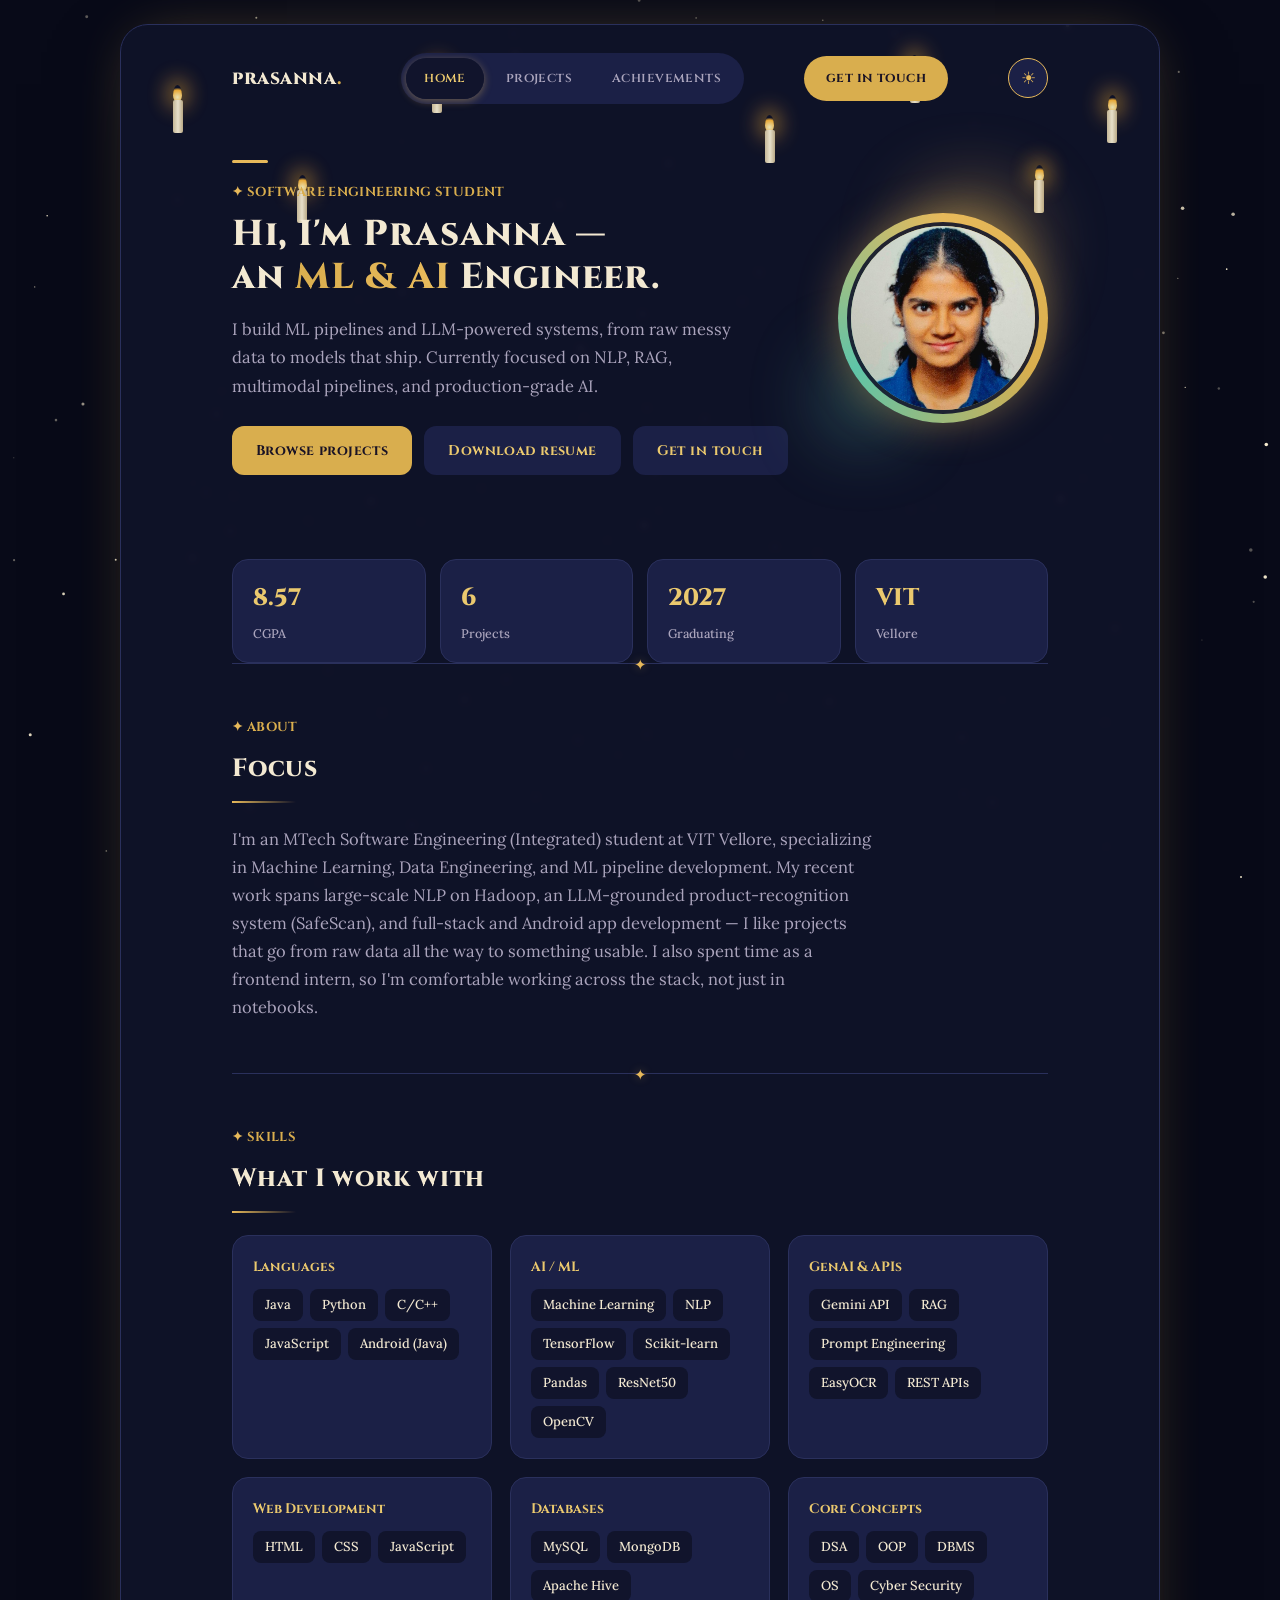
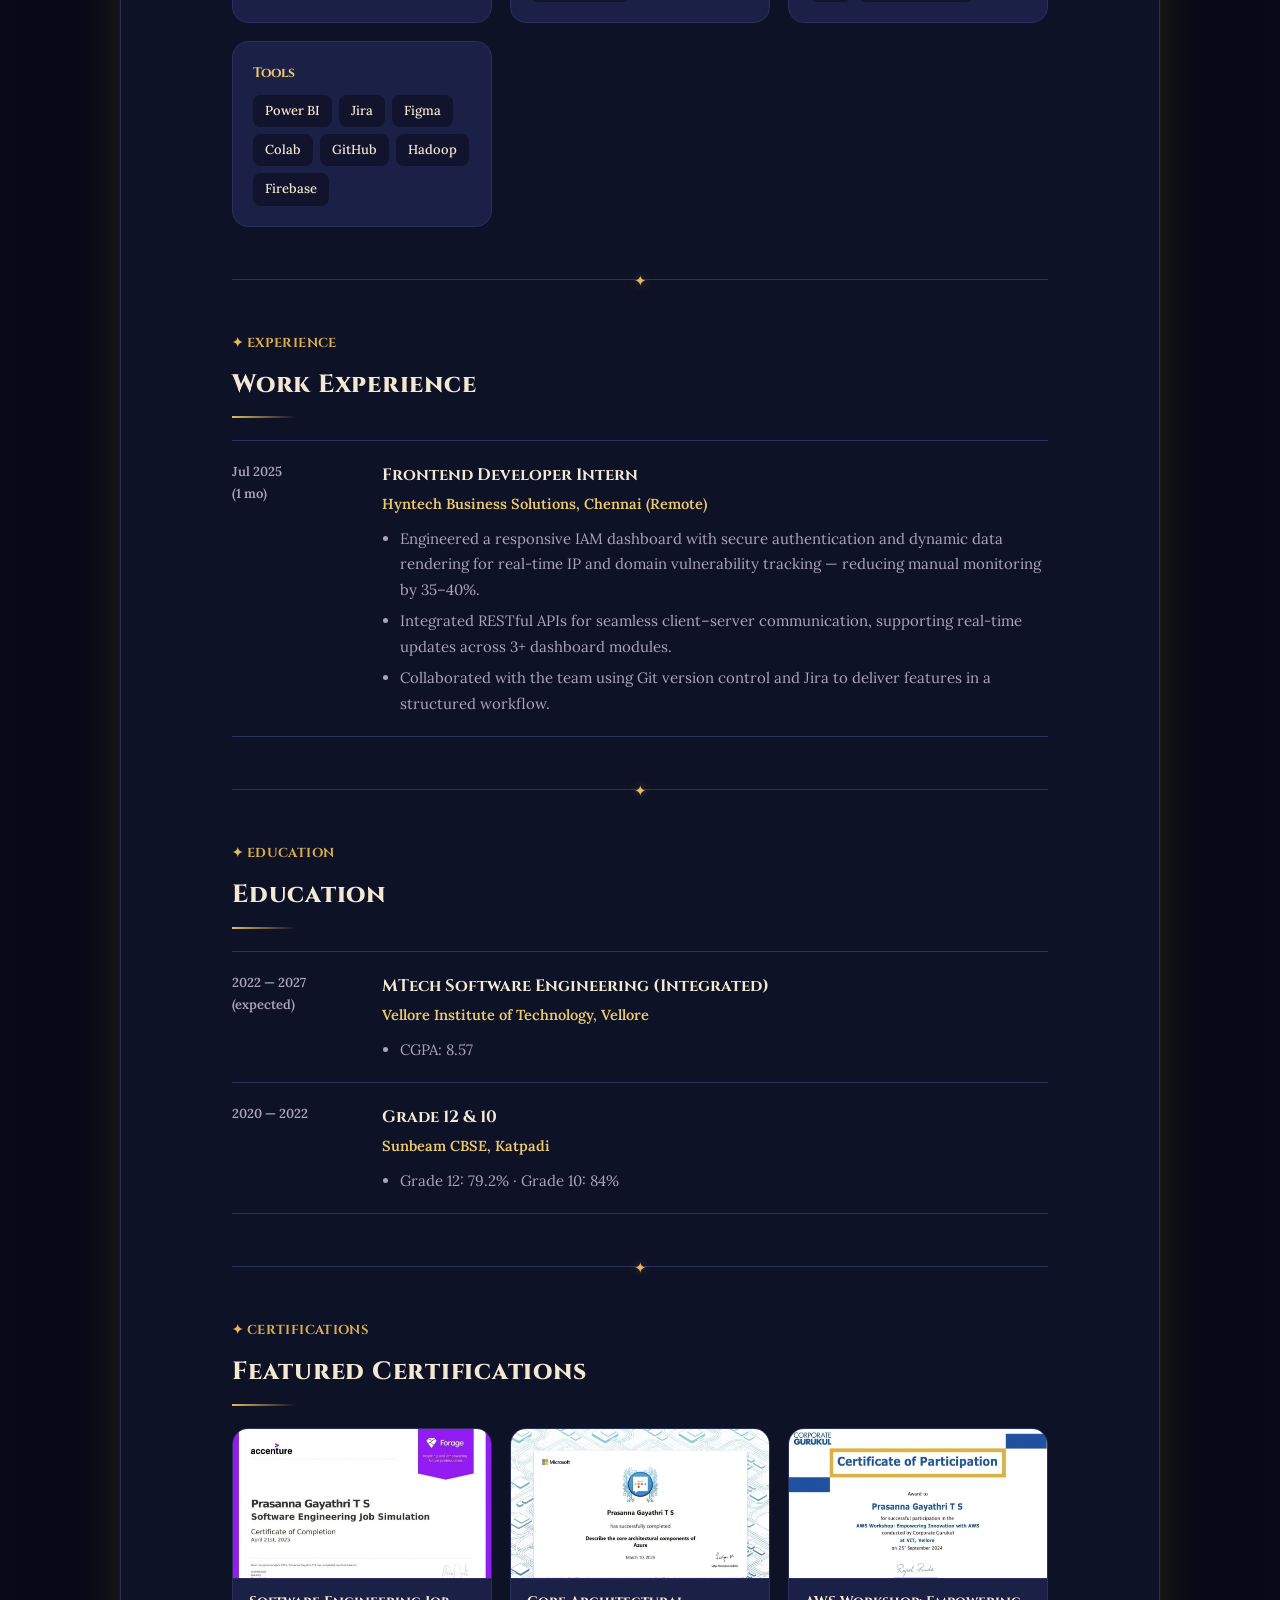
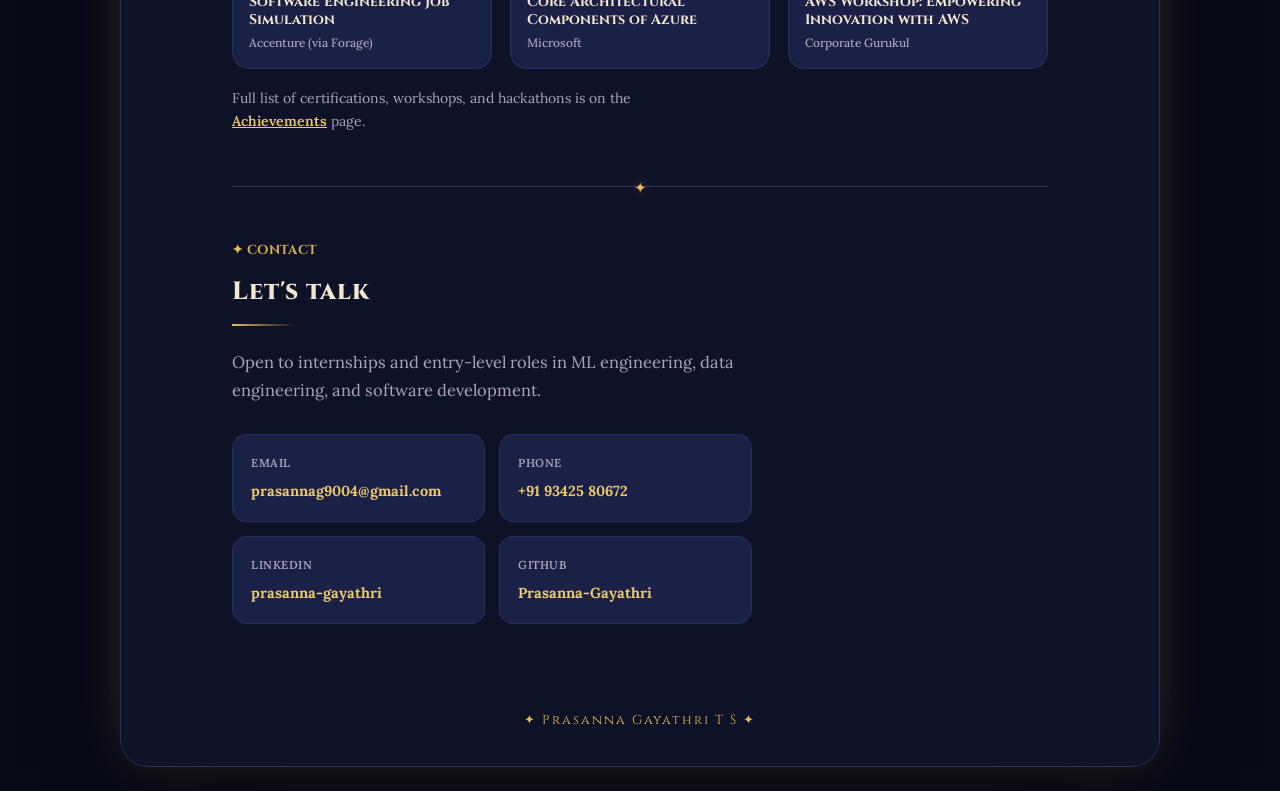
==== commit ef970e51: "Add files via upload" ====
--- a/index.html
+++ b/index.html
@@ -3,7 +3,8 @@
 <head>
 <meta charset="UTF-8">
 <meta name="viewport" content="width=device-width, initial-scale=1.0">
-<title>Prasanna Gayathri T S — ML & Data Engineering</title>
+<title>Prasanna Gayathri T S — ML & AI Engineering</title>
+<script>(function(){var t=null;try{t=localStorage.getItem("theme")}catch(e){}document.documentElement.setAttribute("data-theme",t||"dark")})();</script>
 <link rel="stylesheet" href="style.css">
 </head>
 <body>
@@ -19,6 +20,7 @@
         <a href="achievements.html">achievements</a>
       </nav>
       <a class="nav-cta" href="#contact">get in touch</a>
+      <button class="theme-toggle" id="themeToggle" aria-label="Toggle light and dark theme" title="Toggle theme"></button>
     </div>
   </div>
 </header>
@@ -29,8 +31,8 @@
       <div class="hero-text">
         <div class="eyebrow-line"></div>
         <div class="eyebrow">software engineering student</div>
-        <h1>Hi, I'm Prasanna —<br>an <span class="accent">ML &amp; Data</span> Engineer.</h1>
-        <p class="lede">I build ML pipelines and data-driven systems, from raw messy data to models that ship. Currently focused on NLP, distributed data processing, and end-to-end pipeline design.</p>
+        <h1>Hi, I'm Prasanna —<br>an <span class="accent">ML &amp; AI</span> Engineer.</h1>
+        <p class="lede">I build ML pipelines and LLM-powered systems, from raw messy data to models that ship. Currently focused on NLP, RAG, multimodal pipelines, and production-grade AI.</p>
         <div class="hero-cta">
           <a class="btn primary" href="projects.html">Browse projects</a>
           <a class="btn ghost" href="assets/resume.pdf" download>Download resume</a>
@@ -40,7 +42,7 @@
       <div style="position:relative;flex:none;">
         <div class="blob" style="width:110px;height:110px;background:var(--coral);top:-20px;right:20px;"></div>
         <div class="blob" style="width:70px;height:70px;background:var(--teal);bottom:-10px;left:-10px;animation-delay:-3s;"></div>
-        <div class="avatar-ring"><span class="avatar-initials">PG</span></div>
+        <div class="avatar-ring"><img src="assets/profile.jpg" alt="Portrait of Prasanna Gayathri"></div>
       </div>
     </div>
 
@@ -55,7 +57,7 @@
       <div class="eyebrow">about</div>
       <h2>Focus</h2>
       <p class="lede" style="max-width:64ch;">
-        I'm an MTech Software Engineering (Integrated) student at VIT Vellore, specializing in Machine Learning, Data Engineering, and ML pipeline development. My recent work spans large-scale NLP on Hadoop, multimodal classification systems, and full-stack platform development — I like projects that go from raw data all the way to something usable. I also spent time as a frontend intern, so I'm comfortable working across the stack, not just in notebooks.
+        I'm an MTech Software Engineering (Integrated) student at VIT Vellore, specializing in Machine Learning, Data Engineering, and ML pipeline development. My recent work spans large-scale NLP on Hadoop, an LLM-grounded product-recognition system (SafeScan), and full-stack and Android app development — I like projects that go from raw data all the way to something usable. I also spent time as a frontend intern, so I'm comfortable working across the stack, not just in notebooks.
       </p>
     </div>
 
@@ -65,11 +67,15 @@
       <div class="skill-grid">
         <div class="skill-card">
           <h4>Languages</h4>
-          <div class="pill-row"><span class="pill">Java</span><span class="pill">Python</span><span class="pill">C/C++</span><span class="pill">Android (Java)</span></div>
+          <div class="pill-row"><span class="pill">Java</span><span class="pill">Python</span><span class="pill">C/C++</span><span class="pill">JavaScript</span><span class="pill">Android (Java)</span></div>
         </div>
         <div class="skill-card">
           <h4>AI / ML</h4>
-          <div class="pill-row"><span class="pill">Machine Learning</span><span class="pill">NLP</span><span class="pill">TensorFlow</span><span class="pill">Scikit-learn</span><span class="pill">Pandas</span></div>
+          <div class="pill-row"><span class="pill">Machine Learning</span><span class="pill">NLP</span><span class="pill">TensorFlow</span><span class="pill">Scikit-learn</span><span class="pill">Pandas</span><span class="pill">ResNet50</span><span class="pill">OpenCV</span></div>
+        </div>
+        <div class="skill-card">
+          <h4>GenAI &amp; APIs</h4>
+          <div class="pill-row"><span class="pill">Gemini API</span><span class="pill">RAG</span><span class="pill">Prompt Engineering</span><span class="pill">EasyOCR</span><span class="pill">REST APIs</span></div>
         </div>
         <div class="skill-card">
           <h4>Web Development</h4>
@@ -85,7 +91,7 @@
         </div>
         <div class="skill-card">
           <h4>Tools</h4>
-          <div class="pill-row"><span class="pill">Power BI</span><span class="pill">Jira</span><span class="pill">Figma</span><span class="pill">Colab</span><span class="pill">GitHub</span><span class="pill">Hadoop</span></div>
+          <div class="pill-row"><span class="pill">Power BI</span><span class="pill">Jira</span><span class="pill">Figma</span><span class="pill">Colab</span><span class="pill">GitHub</span><span class="pill">Hadoop</span><span class="pill">Firebase</span></div>
         </div>
       </div>
     </div>
@@ -101,6 +107,7 @@
           <ul>
             <li>Engineered a responsive IAM dashboard with secure authentication and dynamic data rendering for real-time IP and domain vulnerability tracking — reducing manual monitoring by 35–40%.</li>
             <li>Integrated RESTful APIs for seamless client–server communication, supporting real-time updates across 3+ dashboard modules.</li>
+          <li>Collaborated with the team using Git version control and Jira to deliver features in a structured workflow.</li>
           </ul>
         </div>
       </div>
--- a/style.css
+++ b/style.css
@@ -1,35 +1,22 @@
-@import url('https://fonts.googleapis.com/css2?family=Plus+Jakarta+Sans:wght@500;600;700;800&family=Inter:wght@400;500;600&display=swap');
-
-:root{
-  --outer:#EEEBFB;
-  --card:#FFFFFF;
-  --ink:#1E1B33;
-  --ink-dim:#6C6884;
-  --violet:#5B4FE8;
-  --violet-deep:#4A3FD1;
-  --violet-soft:#EFEDFE;
-  --coral:#FF7A6E;
-  --teal:#1FA391;
-  --line:#EDEBF7;
-  --heading:'Plus Jakarta Sans', sans-serif;
-  --sans:'Inter', sans-serif;
-}
+@import url('https://fonts.googleapis.com/css2?family=Cinzel:wght@500;600;700;800&family=Lora:wght@400;500;600&display=swap');
+:root{--outer:#E6D7B8;--card:rgba(251,244,228,.93);--ink:#2B1D14;--ink-dim:#6B5A48;--violet:#7B2332;--violet-deep:#5E1621;--violet-soft:#F1E3C6;--coral:#B8862B;--teal:#2F6B5A;--line:#D9C59B;--on-accent:#fff;--hover:#EAD8B2;--glow:rgba(184,134,43,.35);--shadow:rgba(60,35,10,.25);--heading:'Cinzel',Georgia,serif;--sans:'Lora',Georgia,serif;}
+:root[data-theme="dark"]{--outer:#080A18;--card:rgba(16,19,42,.9);--ink:#F3E9D2;--ink-dim:#AAA4BC;--violet:#D9AE4E;--violet-deep:#EBC96E;--violet-soft:#1B2046;--coral:#E7B95A;--teal:#5FC4A8;--line:#2A305C;--on-accent:#1a1325;--hover:#252B5A;--glow:rgba(231,185,90,.4);--shadow:rgba(0,0,0,.6);}
 *{margin:0;padding:0;box-sizing:border-box;}
 html{scroll-behavior:smooth;}
 body{
   background:var(--outer);
   color:var(--ink);
   font-family:var(--sans);
-  font-size:17px;
+  font-size:16.5px;
   line-height:1.7;
   -webkit-font-smoothing:antialiased;
   padding:24px;
 }
 a{color:inherit;text-decoration:none;}
-::selection{background:var(--violet);color:#fff;}
+::selection{background:var(--violet);color:var(--on-accent);}
 img{max-width:100%;display:block;}
 
-.page{max-width:1040px;margin:0 auto;background:var(--card);border-radius:28px;box-shadow:0 30px 80px -30px rgba(30,27,51,0.18);overflow:hidden;}
+.page{max-width:1040px;margin:0 auto;background:var(--card);border-radius:28px;box-shadow:0 30px 80px -30px var(--shadow);overflow:hidden;}
 .wrap{max-width:880px;margin:0 auto;padding:0 32px;}
 
 /* ---------- NAV ---------- */
@@ -43,9 +30,9 @@
   padding:9px 18px;border-radius:999px;transition:all .15s ease;
 }
 .pills a:hover{color:var(--ink);}
-.pills a.current{background:var(--card);color:var(--violet-deep);box-shadow:0 2px 8px rgba(91,79,232,0.15);}
+.pills a.current{background:var(--card);color:var(--violet-deep);box-shadow:0 2px 8px var(--glow);}
 .nav-cta{
-  font-family:var(--heading);font-weight:700;font-size:13.5px;color:#fff;
+  font-family:var(--heading);font-weight:700;font-size:13.5px;color:var(--on-accent);
   background:var(--violet);padding:11px 22px;border-radius:999px;white-space:nowrap;
   transition:background .15s ease;
 }
@@ -81,10 +68,10 @@
   font-family:var(--heading);font-size:14px;font-weight:700;padding:13px 24px;border-radius:12px;
   transition:all .15s ease;
 }
-.btn.primary{background:var(--violet);color:#fff;}
+.btn.primary{background:var(--violet);color:var(--on-accent);}
 .btn.primary:hover{background:var(--violet-deep);}
 .btn.ghost{background:var(--violet-soft);color:var(--violet-deep);}
-.btn.ghost:hover{background:#e3dffb;}
+.btn.ghost:hover{background:var(--hover);}
 
 /* ---------- SIGNAL STRIP ---------- */
 .signal-strip{display:flex;gap:14px;margin-top:44px;flex-wrap:wrap;}
@@ -136,7 +123,7 @@
 /* ---------- CONTACT ---------- */
 .contact-grid{display:grid;grid-template-columns:1fr 1fr;gap:14px;margin-top:30px;max-width:520px;}
 .contact-card{border-radius:14px;padding:18px;background:var(--violet-soft);transition:background .15s ease;}
-.contact-card:hover{background:#e3dffb;}
+.contact-card:hover{background:var(--hover);}
 .contact-card .k{font-size:11.5px;color:var(--ink-dim);text-transform:uppercase;letter-spacing:0.05em;font-weight:600;}
 .contact-card .v{margin-top:6px;font-size:14.5px;font-weight:700;color:var(--violet-deep);word-break:break-word;}
 
@@ -237,14 +224,14 @@
 .tl-dot{animation:pulse-dot 2.4s ease-in-out infinite;}
 @keyframes pulse-dot{
   0%,100%{box-shadow:0 0 0 2px var(--violet);}
-  50%{box-shadow:0 0 0 5px rgba(91,79,232,0.25);}
+  50%{box-shadow:0 0 0 5px var(--glow);}
 }
 
 .project,.cert-mini,.club-card,.tl-card,.gallery-item,.contact-card,.skill-card,.signal{
   transition:transform .2s ease, box-shadow .2s ease;
 }
 .project:hover,.cert-mini:hover,.club-card:hover,.tl-card:hover,.gallery-item:hover{
-  transform:translateY(-4px);box-shadow:0 14px 30px -14px rgba(30,27,51,0.22);
+  transform:translateY(-4px);box-shadow:0 14px 30px -14px var(--shadow);
 }
 .pills a{transition:all .2s ease;}
 .btn{transition:all .2s ease, transform .15s ease;}
@@ -278,3 +265,48 @@
   .project-icon{width:52px;height:52px;}
   .project-icon svg{width:30px;height:30px;}
 }
+
+/* ---------- FANTASY THEME ---------- */
+body{transition:background .5s ease,color .5s ease;}
+#sky{position:fixed;inset:0;width:100%;height:100%;z-index:0;pointer-events:none;}
+.page{position:relative;z-index:1;backdrop-filter:blur(3px);border:1px solid var(--line);box-shadow:0 30px 90px -30px var(--shadow),0 0 60px -20px var(--glow);animation:fade-up .9s ease both;transition:background .5s ease;}
+@keyframes fade-up{from{opacity:0;transform:translateY(20px);}to{opacity:1;transform:none;}}
+header.site,main,footer.site{position:relative;z-index:1;}
+h1,h2,h3,.brand,.eyebrow,.btn,.nav-cta,.pills a{letter-spacing:.03em;}
+h1{font-size:36px;}
+h2{font-size:25px;}
+h2::after{content:"";display:block;width:64px;height:2px;margin-top:10px;background:linear-gradient(90deg,var(--coral),transparent);}
+.eyebrow::before{content:"\2726  ";color:var(--coral);}
+h1 .accent{background:linear-gradient(100deg,var(--violet),var(--coral),var(--violet-deep),var(--coral));background-size:250% 100%;-webkit-background-clip:text;background-clip:text;-webkit-text-fill-color:transparent;animation:shimmer 6s linear infinite;}
+@keyframes shimmer{to{background-position:250% 0;}}
+.section{position:relative;}
+.section::after{content:"\2726";position:absolute;top:-.8em;left:50%;transform:translateX(-50%);background:transparent;padding:0 14px;color:var(--coral);font-size:15px;text-shadow:0 0 10px var(--glow);}
+.section[style*="border-top:none"]::after{display:none;}
+.signal,.skill-card,.project,.club-card,.contact-card,.cert-mini,.tl-card,.gallery-item{border:1px solid var(--line);}
+.project:hover,.cert-mini:hover,.club-card:hover,.tl-card:hover,.gallery-item:hover,.skill-card:hover,.signal:hover{box-shadow:0 14px 34px -14px var(--shadow),0 0 26px -8px var(--glow);border-color:var(--coral);}
+.btn.primary,.nav-cta{box-shadow:0 0 0 0 var(--glow);animation:glow-pulse 3s ease-in-out infinite;}
+@keyframes glow-pulse{50%{box-shadow:0 0 18px 2px var(--glow);}}
+.theme-toggle{font-size:17px;line-height:1;width:40px;height:40px;border-radius:50%;border:1px solid var(--coral);background:var(--violet-soft);color:var(--coral);cursor:pointer;transition:transform .4s ease,box-shadow .3s ease;}
+.theme-toggle:hover{transform:rotate(25deg) scale(1.1);box-shadow:0 0 16px var(--glow);}
+.navbar{gap:12px;}
+/* avatar with photo */
+.avatar-ring{width:210px;height:210px;background:none;}
+.avatar-ring::before{inset:0;background:conic-gradient(var(--coral),var(--violet),var(--teal),var(--coral));animation:spin 8s linear infinite;box-shadow:0 0 40px var(--glow);}
+@keyframes spin{to{transform:rotate(360deg);}}
+.avatar-ring img{position:absolute;inset:9px;width:calc(100% - 18px);height:calc(100% - 18px);border-radius:50%;object-fit:cover;object-position:center 25%;border:4px solid var(--card);z-index:1;}
+/* floating candles */
+.candle-layer{position:absolute;inset:0 0 auto 0;height:330px;pointer-events:none;overflow:hidden;z-index:0;}
+.candle{position:absolute;width:10px;height:48px;opacity:.9;animation:bob 5s ease-in-out infinite;}
+.candle .wax{position:absolute;top:15px;left:0;width:10px;height:33px;border-radius:2px;background:linear-gradient(90deg,#d9c9a3,#fff6dc,#cdbb92);}
+.candle .flame{position:absolute;top:0;left:50%;width:9px;height:17px;margin-left:-4.5px;border-radius:50% 50% 50% 50%/62% 62% 38% 38%;background:radial-gradient(circle at 50% 72%,#fff7c2,#ffb938 55%,transparent 74%);box-shadow:0 0 20px 7px rgba(255,185,56,.5);animation:flicker .2s ease-in-out infinite alternate;}
+@keyframes bob{50%{transform:translateY(-14px);}}
+@keyframes flicker{from{transform:scale(1,1);opacity:.9;}to{transform:scale(.88,1.1);opacity:1;}}
+@media (max-width:640px){.candle:nth-child(n+4){display:none;}}
+/* cursor sparkles */
+.spark{position:fixed;pointer-events:none;z-index:9999;color:var(--coral);text-shadow:0 0 8px var(--coral);transform:translate(-50%,-50%);animation:spark .9s ease-out forwards;}
+@keyframes spark{to{opacity:0;transform:translate(calc(-50% + var(--dx)),calc(-50% + 34px)) scale(.3) rotate(140deg);}}
+.lightbox-overlay img{border:2px solid var(--coral);}
+footer.site{text-align:center;}
+footer.site::after{content:"\2726  Prasanna Gayathri T S  \2726";font-family:var(--heading);font-size:13px;color:var(--coral);letter-spacing:.15em;}
+@media (prefers-reduced-motion:reduce){*,*::before,*::after{animation:none!important;transition:none!important;}.reveal{opacity:1;transform:none;}}
+@media (max-width:640px){h1{font-size:27px;}.avatar-ring{width:150px;height:150px;}}
